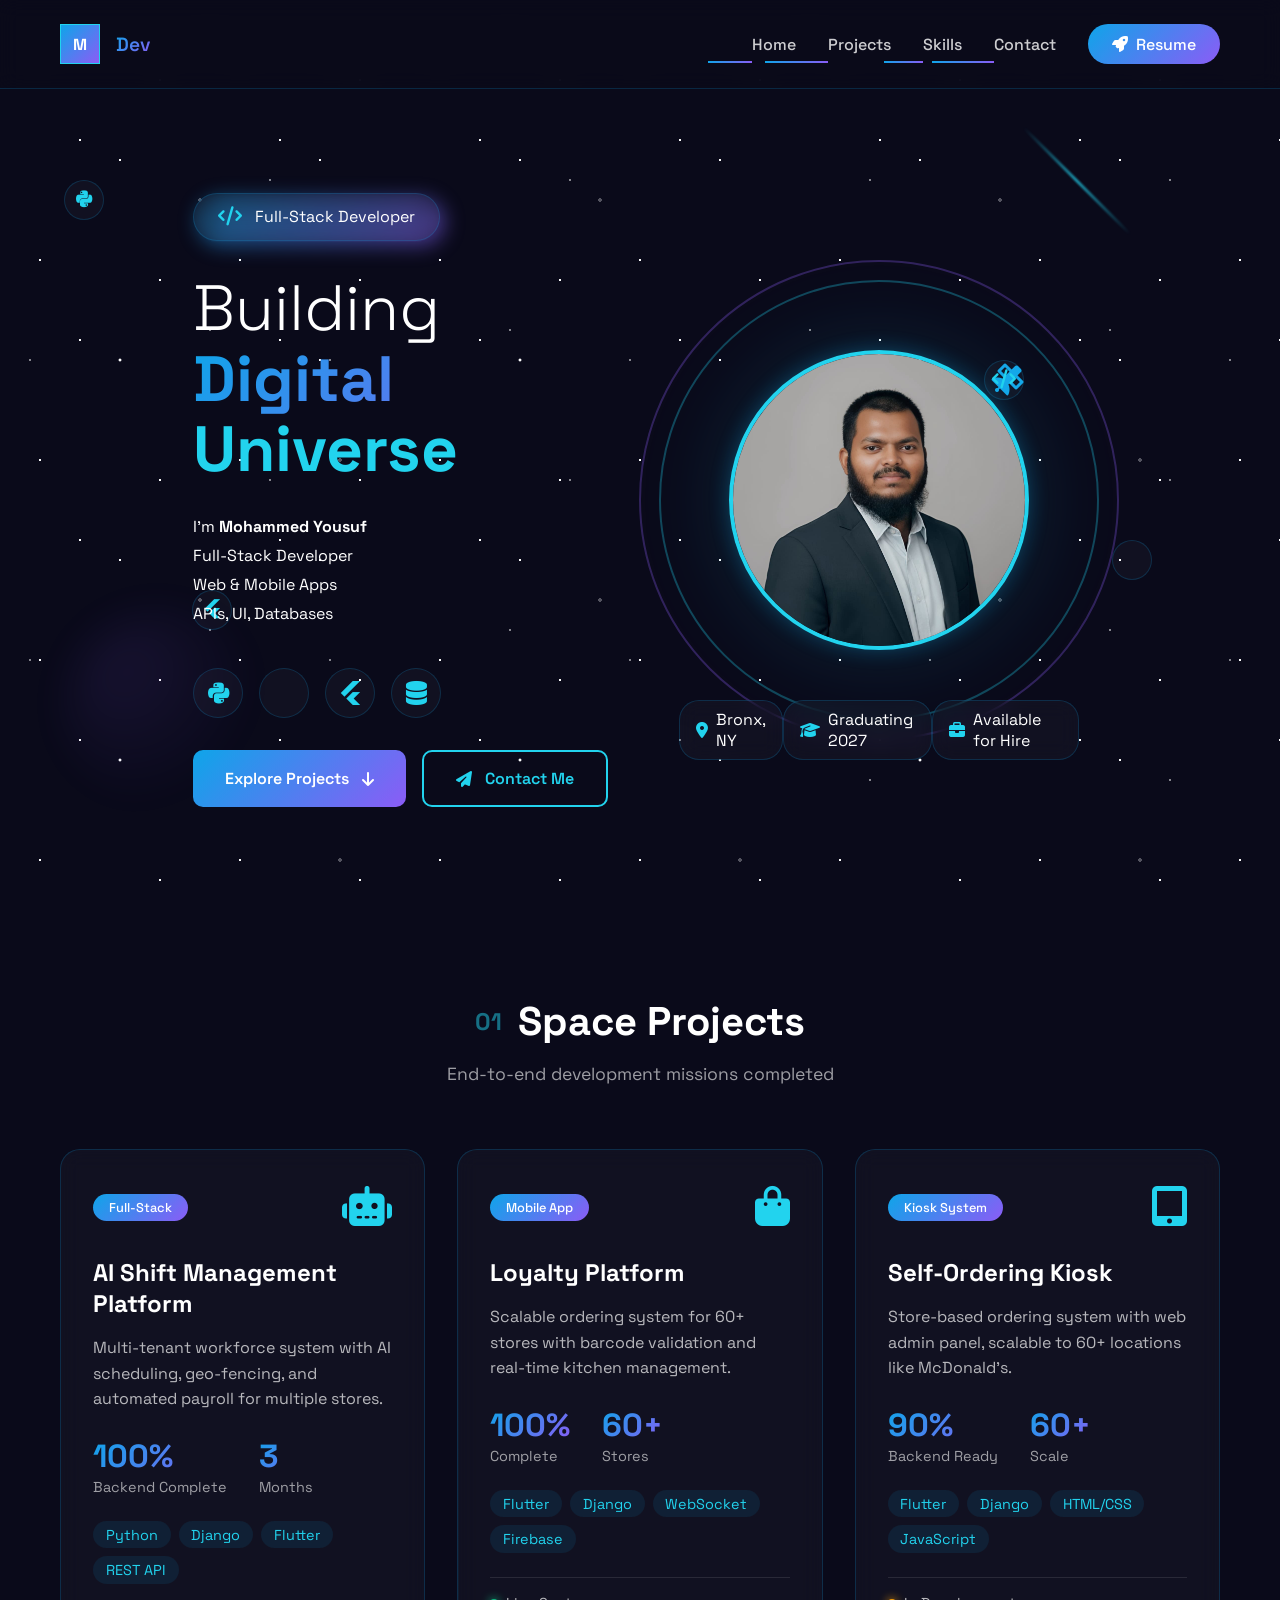
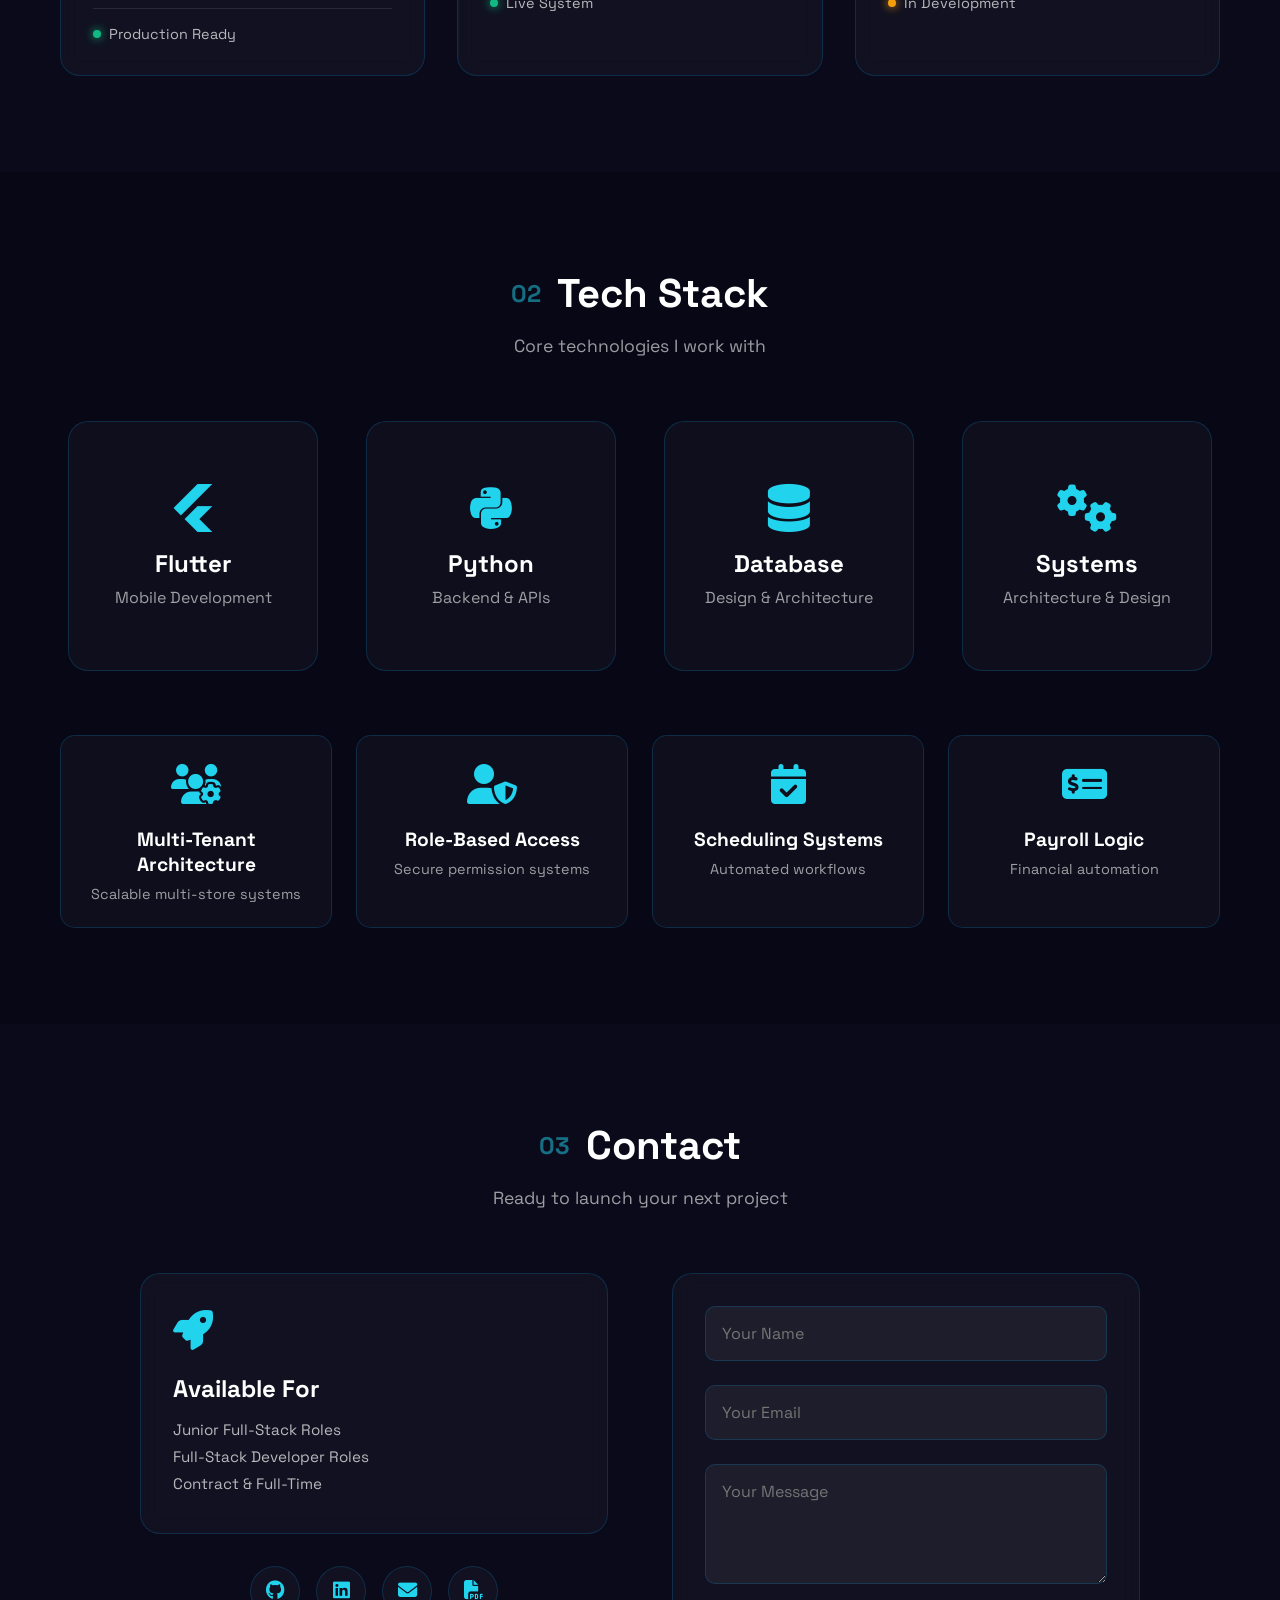
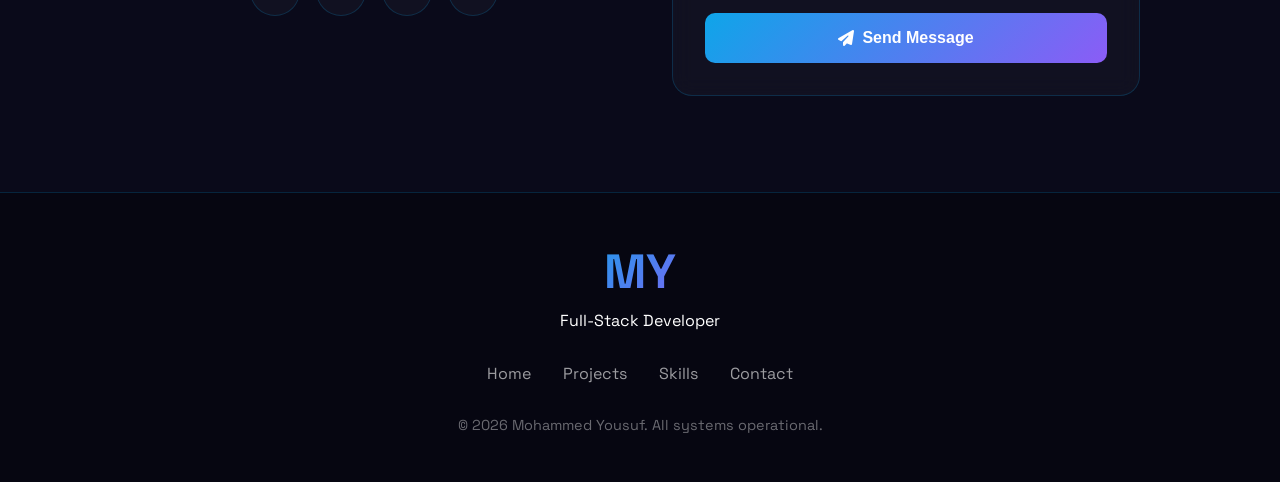
==== index.html @ b5478177 "Initial commit: portfolio" ====
<!doctype html>
<html lang="en">
  <head>
    <meta charset="UTF-8" />
    <meta name="viewport" content="width=device-width, initial-scale=1.0" />
    <title>Mohammed Yousuf | Full-Stack Developer</title>
    <link rel="stylesheet" href="styles/main.css" />
    <link
      rel="stylesheet"
      href="https://cdnjs.cloudflare.com/ajax/libs/font-awesome/6.4.0/css/all.min.css"
    />
    <link
      href="https://fonts.googleapis.com/css2?family=Poppins:wght@300;400;500;600;700;800&family=Space+Grotesk:wght@300;400;500;600&display=swap"
      rel="stylesheet"
    />
  </head>
  <body>
    <!-- 3D Space Background -->
    <div class="space-bg">
      <div class="stars"></div>
      <div class="stars2"></div>
      <div class="stars3"></div>
      <div class="comet"></div>
      <div class="planet"></div>
      <div class="space-satellite">
        <i class="fas fa-satellite"></i>
      </div>
    </div>

    <!-- Navigation -->
    <nav class="nav-3d">
      <div class="container">
        <div class="nav-logo">
          <div class="cube">
            <div class="front">M</div>
            <div class="back">Y</div>
            <div class="top"></div>
            <div class="bottom"></div>
            <div class="left"></div>
            <div class="right"></div>
          </div>
          <span>Dev</span>
        </div>

        <div class="nav-menu-btn">
          <div class="menu-line"></div>
          <div class="menu-line"></div>
          <div class="menu-line"></div>
        </div>

        <ul class="nav-links">
          <li>
            <a href="#home" class="nav-link"
              ><span class="link-text">Home</span></a
            >
          </li>
          <li>
            <a href="#projects" class="nav-link"
              ><span class="link-text">Projects</span></a
            >
          </li>
          <li>
            <a href="#skills" class="nav-link"
              ><span class="link-text">Skills</span></a
            >
          </li>
          <li>
            <a href="#contact" class="nav-link"
              ><span class="link-text">Contact</span></a
            >
          </li>
          <li>
            <a href="assets/resume.pdf" class="btn-resume" target="_blank">
              <i class="fas fa-rocket"></i>
              <span>Resume</span>
            </a>
          </li>
        </ul>
      </div>
    </nav>

    <!-- Hero Section -->
    <section id="home" class="hero-3d">
      <div class="container">
        <div class="hero-content">
          <!-- Left Side Text -->
          <div class="hero-text">
            <div class="badge-3d">
              <div class="badge-content">
                <i class="fas fa-code"></i>
                <span>Full-Stack Developer</span>
              </div>
              <div class="badge-shadow"></div>
            </div>

            <h1 class="hero-title">
              <span class="title-line">Building</span>
              <span class="title-gradient">Digital</span>
              <span class="title-accent">Universe</span>
            </h1>

            <div class="typewriter-container">
              <p class="typewriter-text">
                <span class="text-line"
                  >I'm <strong>Mohammed Yousuf</strong></span
                >
                <span class="text-line">Full-Stack Developer</span>
                <span class="text-line">Web & Mobile Apps</span>
                <span class="text-line">APIs, UI, Databases</span>
              </p>
            </div>

            <div class="tech-badges">
              <div class="tech-badge" data-tooltip="Python">
                <i class="fab fa-python"></i>
              </div>
              <div class="tech-badge" data-tooltip="Django">
                <i class="fab fa-django"></i>
              </div>
              <div class="tech-badge" data-tooltip="Flutter">
                <i class="fab fa-flutter"></i>
              </div>
              <div class="tech-badge" data-tooltip="Database">
                <i class="fas fa-database"></i>
              </div>
            </div>

            <div class="hero-buttons">
              <a href="#projects" class="btn-3d btn-primary">
                <span>Explore Projects</span>
                <i class="fas fa-arrow-down"></i>
              </a>
              <a href="#contact" class="btn-3d btn-secondary">
                <i class="fas fa-paper-plane"></i>
                <span>Contact Me</span>
              </a>
            </div>
          </div>

          <!-- Right Side 3D Profile -->
          <div class="hero-profile">
            <div class="profile-orb">
              <div class="orb-glow"></div>
              <div class="orb-ring"></div>
              <div class="orb-ring ring2"></div>
              <div class="profile-image">
                <img
                  src="assets/project-images/my pic.jpg.jpeg"
                  alt="Mohammed Yousuf"
                />
              </div>
              <div class="orb-data">
                <div class="data-point">
                  <i class="fas fa-map-marker-alt"></i>
                  <span>Bronx, NY</span>
                </div>
                <div class="data-point">
                  <i class="fas fa-graduation-cap"></i>
                  <span>Graduating 2027</span>
                </div>
                <div class="data-point">
                  <i class="fas fa-briefcase"></i>
                  <span>Available for Hire</span>
                </div>
              </div>
            </div>
          </div>
        </div>
      </div>
    </section>

    <!-- Projects Section -->
    <section id="projects" class="projects-3d">
      <div class="container">
        <div class="section-header">
          <h2 class="section-title-3d">
            <span class="title-number">01</span>
            <span class="title-text">Space Projects</span>
          </h2>
          <p class="section-subtitle">
            End-to-end development missions completed
          </p>
        </div>

        <div class="projects-grid">
          <!-- Project 1 -->
          <div class="project-card-3d">
            <div class="project-header">
              <div class="project-tag">Full-Stack</div>
              <div class="project-icon">
                <i class="fas fa-robot"></i>
              </div>
            </div>
            <div class="project-body">
              <h3>AI Shift Management Platform</h3>
              <p class="project-desc">
                Multi-tenant workforce system with AI scheduling, geo-fencing,
                and automated payroll for multiple stores.
              </p>
              <div class="project-stats">
                <div class="stat">
                  <span class="stat-value">100%</span>
                  <span class="stat-label">Backend Complete</span>
                </div>
                <div class="stat">
                  <span class="stat-value">3</span>
                  <span class="stat-label">Months</span>
                </div>
              </div>
              <div class="project-tech">
                <span>Python</span>
                <span>Django</span>
                <span>Flutter</span>
                <span>REST API</span>
              </div>
            </div>
            <div class="project-footer">
              <span class="status-indicator active"></span>
              <span class="status-text">Production Ready</span>
            </div>
          </div>

          <!-- Project 2 -->
          <div class="project-card-3d">
            <div class="project-header">
              <div class="project-tag">Mobile App</div>
              <div class="project-icon">
                <i class="fas fa-shopping-bag"></i>
              </div>
            </div>
            <div class="project-body">
              <h3>Loyalty Platform</h3>
              <p class="project-desc">
                Scalable ordering system for 60+ stores with barcode validation
                and real-time kitchen management.
              </p>
              <div class="project-stats">
                <div class="stat">
                  <span class="stat-value">100%</span>
                  <span class="stat-label">Complete</span>
                </div>
                <div class="stat">
                  <span class="stat-value">60+</span>
                  <span class="stat-label">Stores</span>
                </div>
              </div>
              <div class="project-tech">
                <span>Flutter</span>
                <span>Django</span>
                <span>WebSocket</span>
                <span>Firebase</span>
              </div>
            </div>
            <div class="project-footer">
              <span class="status-indicator active"></span>
              <span class="status-text">Live System</span>
            </div>
          </div>

          <!-- Project 3 -->
          <div class="project-card-3d">
            <div class="project-header">
              <div class="project-tag">Kiosk System</div>
              <div class="project-icon">
                <i class="fas fa-tablet-alt"></i>
              </div>
            </div>
            <div class="project-body">
              <h3>Self-Ordering Kiosk</h3>
              <p class="project-desc">
                Store-based ordering system with web admin panel, scalable to
                60+ locations like McDonald's.
              </p>
              <div class="project-stats">
                <div class="stat">
                  <span class="stat-value">90%</span>
                  <span class="stat-label">Backend Ready</span>
                </div>
                <div class="stat">
                  <span class="stat-value">60+</span>
                  <span class="stat-label">Scale</span>
                </div>
              </div>
              <div class="project-tech">
                <span>Flutter</span>
                <span>Django</span>
                <span>HTML/CSS</span>
                <span>JavaScript</span>
              </div>
            </div>
            <div class="project-footer">
              <span class="status-indicator building"></span>
              <span class="status-text">In Development</span>
            </div>
          </div>
        </div>
      </div>
    </section>

    <!-- Skills Section -->
    <section id="skills" class="skills-3d">
      <div class="container">
        <div class="section-header">
          <h2 class="section-title-3d">
            <span class="title-number">02</span>
            <span class="title-text">Tech Stack</span>
          </h2>
          <p class="section-subtitle">Core technologies I work with</p>
        </div>

        <div class="skills-matrix">
          <!-- Frontend Skills -->
          <div class="skill-cube">
            <div class="cube-face front">
              <div class="face-content">
                <i class="fab fa-flutter"></i>
                <h3>Flutter</h3>
                <p>Mobile Development</p>
              </div>
            </div>
            <div class="cube-face back">
              <div class="face-content">
                <div class="skill-meter">
                  <div class="meter-fill" data-level="90"></div>
                </div>
                <span class="skill-percent">90%</span>
              </div>
            </div>
          </div>

          <!-- Backend Skills -->
          <div class="skill-cube">
            <div class="cube-face front">
              <div class="face-content">
                <i class="fab fa-python"></i>
                <h3>Python</h3>
                <p>Backend & APIs</p>
              </div>
            </div>
            <div class="cube-face back">
              <div class="face-content">
                <div class="skill-meter">
                  <div class="meter-fill" data-level="92"></div>
                </div>
                <span class="skill-percent">92%</span>
              </div>
            </div>
          </div>

          <!-- Database Skills -->
          <div class="skill-cube">
            <div class="cube-face front">
              <div class="face-content">
                <i class="fas fa-database"></i>
                <h3>Database</h3>
                <p>Design & Architecture</p>
              </div>
            </div>
            <div class="cube-face back">
              <div class="face-content">
                <div class="skill-meter">
                  <div class="meter-fill" data-level="85"></div>
                </div>
                <span class="skill-percent">85%</span>
              </div>
            </div>
          </div>

          <!-- Systems Skills -->
          <div class="skill-cube">
            <div class="cube-face front">
              <div class="face-content">
                <i class="fas fa-cogs"></i>
                <h3>Systems</h3>
                <p>Architecture & Design</p>
              </div>
            </div>
            <div class="cube-face back">
              <div class="face-content">
                <div class="skill-meter">
                  <div class="meter-fill" data-level="88"></div>
                </div>
                <span class="skill-percent">88%</span>
              </div>
            </div>
          </div>
        </div>

        <!-- Systems Expertise -->
        <div class="systems-grid">
          <div class="system-item">
            <div class="system-icon">
              <i class="fas fa-users-cog"></i>
            </div>
            <h4>Multi-Tenant Architecture</h4>
            <p>Scalable multi-store systems</p>
          </div>
          <div class="system-item">
            <div class="system-icon">
              <i class="fas fa-user-shield"></i>
            </div>
            <h4>Role-Based Access</h4>
            <p>Secure permission systems</p>
          </div>
          <div class="system-item">
            <div class="system-icon">
              <i class="fas fa-calendar-check"></i>
            </div>
            <h4>Scheduling Systems</h4>
            <p>Automated workflows</p>
          </div>
          <div class="system-item">
            <div class="system-icon">
              <i class="fas fa-money-check-alt"></i>
            </div>
            <h4>Payroll Logic</h4>
            <p>Financial automation</p>
          </div>
        </div>
      </div>
    </section>

    <!-- Contact Section -->
    <section id="contact" class="contact-3d">
      <div class="container">
        <div class="section-header">
          <h2 class="section-title-3d">
            <span class="title-number">03</span>
            <span class="title-text">Contact</span>
          </h2>
          <p class="section-subtitle">Ready to launch your next project</p>
        </div>

        <div class="contact-grid">
          <div class="contact-info">
            <div class="contact-card">
              <div class="card-icon">
                <i class="fas fa-rocket"></i>
              </div>
              <h3>Available For</h3>
              <p>Junior Full-Stack Roles</p>
              <p>Full-Stack Developer Roles</p>
              <p>Contract & Full-Time</p>
            </div>

            <div class="contact-social">
              <a
                href="https://github.com/ArkTechCore"
                class="social-btn"
                target="_blank"
                rel="noopener"
                aria-label="GitHub"
                title="GitHub"
                ><i class="fab fa-github"></i
                ><span class="sr-only">GitHub</span></a
              >
              <a
                href="https://www.linkedin.com/in/yousuf-mohammed-a06436345?utm_source=share&utm_campaign=share_via&utm_content=profile&utm_medium=android_app"
                class="social-btn"
                target="_blank"
                rel="noopener"
                aria-label="LinkedIn"
                title="LinkedIn"
                ><i class="fab fa-linkedin"></i
                ><span class="sr-only">LinkedIn</span></a
              >
              <a href="#" class="social-btn">
                <i class="fas fa-envelope"></i>
              </a>
              <a href="assets/resume.pdf" class="social-btn" target="_blank">
                <i class="fas fa-file-pdf"></i>
              </a>
            </div>
          </div>

          <div class="contact-form">
            <form id="contactForm">
              <div class="form-group">
                <input type="text" placeholder="Your Name" required />
                <div class="input-glow"></div>
              </div>
              <div class="form-group">
                <input type="email" placeholder="Your Email" required />
                <div class="input-glow"></div>
              </div>
              <div class="form-group">
                <textarea
                  placeholder="Your Message"
                  rows="4"
                  required
                ></textarea>
                <div class="input-glow"></div>
              </div>
              <button type="submit" class="btn-submit">
                <i class="fas fa-paper-plane"></i>
                Send Message
              </button>
            </form>
          </div>
        </div>
      </div>
    </section>

    <!-- Footer -->
    <footer class="footer-3d">
      <div class="container">
        <div class="footer-content">
          <div class="footer-logo">
            <div class="logo-3d">MY</div>
            <p>Full-Stack Developer</p>
          </div>

          <div class="footer-links">
            <a href="#home">Home</a>
            <a href="#projects">Projects</a>
            <a href="#skills">Skills</a>
            <a href="#contact">Contact</a>
          </div>

          <div class="footer-copy">
            <p>&copy; 2024 Mohammed Yousuf. All systems operational.</p>
          </div>
        </div>
      </div>
    </footer>

    <!-- Back to Top -->
    <button class="back-to-top">
      <i class="fas fa-arrow-up"></i>
    </button>

    <!-- Floating Elements -->
    <div class="floating-elements">
      <div class="float-el el1"><i class="fab fa-python"></i></div>
      <div class="float-el el2"><i class="fab fa-django"></i></div>
      <div class="float-el el3"><i class="fab fa-flutter"></i></div>
      <div class="float-el el4"><i class="fas fa-code"></i></div>
    </div>

    <script src="scripts/main.js"></script>
  </body>
</html>
---- styles/main.css ----
/* Reset & Base */
* {
    margin: 0;
    padding: 0;
    box-sizing: border-box;
}

:root {
    --space-dark: #0a0a1a;
    --space-darker: #050510;
    --space-blue: #0ea5e9;
    --space-purple: #8b5cf6;
    --space-cyan: #22d3ee;
    --space-pink: #ec4899;
    --space-gradient: linear-gradient(135deg, #0ea5e9, #8b5cf6);
    --space-glow: 0 0 20px rgba(14, 165, 233, 0.3);
    --card-bg: rgba(255, 255, 255, 0.03);
    --card-border: rgba(14, 165, 233, 0.2);
}

body {

    font-family: 'Space Grotesk', sans-serif;
    background: var(--space-dark);
    color: white;
    overflow-x: hidden;
    min-height: 100vh;
}

.container {
    max-width: 1200px;
    margin: 0 auto;
    padding: 0 20px;
    position: relative;
    z-index: 10;
}

/* Space Background */
.space-bg {
    position: fixed;
    top: 0;
    left: 0;
    width: 100%;
    height: 100%;
    z-index: -1;
    overflow: hidden;
}

.stars, .stars2, .stars3 {
    position: absolute;
    top: 0;
    left: 0;
    width: 100%;
    height: 100%;
    background: transparent;
}

.stars { 
    animation: twinkle 5s infinite;
    background-image: 
        radial-gradient(1px 1px at 20% 30%, white 1px, transparent 0),
        radial-gradient(1px 1px at 40% 70%, white 1px, transparent 0),
        radial-gradient(1px 1px at 80% 40%, white 1px, transparent 0),
        radial-gradient(1px 1px at 60% 80%, white 1px, transparent 0);
    background-size: 200px 200px;
}

.stars2 { 
    animation: twinkle 7s infinite reverse;
    background-image: 
        radial-gradient(1px 1px at 10% 20%, white 1px, transparent 0),
        radial-gradient(1px 1px at 90% 60%, white 1px, transparent 0),
        radial-gradient(1px 1px at 70% 10%, white 1px, transparent 0);
    background-size: 300px 300px;
    opacity: 0.5;
}

.stars3 { 
    animation: twinkle 10s infinite;
    background-image: 
        radial-gradient(2px 2px at 50% 50%, white 2px, transparent 0),
        radial-gradient(2px 2px at 30% 90%, white 2px, transparent 0),
        radial-gradient(2px 2px at 85% 15%, white 2px, transparent 0);
    background-size: 400px 400px;
    opacity: 0.3;
}

.comet {
    position: absolute;
    top: 20%;
    right: 10%;
    width: 150px;
    height: 2px;
    background: linear-gradient(90deg, transparent, var(--space-cyan), transparent);
    transform: rotate(45deg);
    filter: blur(1px);
    animation: comet 20s linear infinite;
}

.planet {
    position: absolute;
    bottom: 10%;
    left: 5%;
    width: 200px;
    height: 200px;
    background: radial-gradient(circle at 30% 30%, var(--space-purple), transparent 70%);
    border-radius: 50%;
    filter: blur(20px);
    opacity: 0.1;
    animation: planetFloat 30s ease-in-out infinite;
}

.space-satellite {
    position: absolute;
    top: 40%;
    right: 20%;
    font-size: 2rem;
    color: var(--space-blue);
    animation: satellite 25s linear infinite;
}

/* Navigation */
.nav-3d {
    position: fixed;
    top: 0;
    left: 0;
    width: 100%;
    padding: 1.5rem 0;
    background: rgba(10, 10, 26, 0.9);
    backdrop-filter: blur(10px);
    border-bottom: 1px solid var(--card-border);
    z-index: 1000;
}

.nav-3d .container {
    display: flex;
    justify-content: space-between;
    align-items: center;
}

.nav-logo {
    display: flex;
    align-items: center;
    gap: 1rem;
}

.cube {
    width: 40px;
    height: 40px;
    position: relative;
    transform-style: preserve-3d;
    animation: cubeRotate 10s linear infinite;
}

.cube div {
    position: absolute;
    width: 40px;
    height: 40px;
    background: var(--space-gradient);
    border: 1px solid var(--space-cyan);
    display: flex;
    align-items: center;
    justify-content: center;
    font-weight: bold;
}

.cube .front { transform: translateZ(20px); }
.cube .back { transform: rotateY(180deg) translateZ(20px); }
.cube .right { transform: rotateY(90deg) translateZ(20px); }
.cube .left { transform: rotateY(-90deg) translateZ(20px); }
.cube .top { transform: rotateX(90deg) translateZ(20px); }
.cube .bottom { transform: rotateX(-90deg) translateZ(20px); }

.nav-logo span {
    font-size: 1.2rem;
    font-weight: 600;
    background: var(--space-gradient);
    -webkit-background-clip: text;
    -webkit-text-fill-color: transparent;
}

.nav-menu-btn {
    display: none;
    flex-direction: column;
    gap: 4px;
    cursor: pointer;
}

.menu-line {
    width: 25px;
    height: 2px;
    background: var(--space-blue);
    transition: 0.3s;
}

.nav-links {
    display: flex;
    list-style: none;
    gap: 2rem;
    align-items: center;
}

.nav-link {
    position: relative;
    text-decoration: none;
    color: rgba(255, 255, 255, 0.8);
    font-weight: 500;
    padding: 0.5rem 0;
    overflow: hidden;
}

.link-text {
    position: relative;
    z-index: 1;
}

.nav-link::before {
    content: '';
    position: absolute;
    bottom: 0;
    left: -100%;
    width: 100%;
    height: 2px;
    background: var(--space-gradient);
    transition: 0.3s;
}

.nav-link:hover::before {
    left: 0;
}

.nav-link:hover .link-text {
    color: var(--space-cyan);
}

.btn-resume {
    display: flex;
    align-items: center;
    gap: 0.5rem;
    padding: 0.6rem 1.5rem;
    background: var(--space-gradient);
    color: white;
    text-decoration: none;
    border-radius: 25px;
    font-weight: 500;
    transition: transform 0.3s;
}

.btn-resume:hover {
    transform: translateY(-2px);
    box-shadow: var(--space-glow);
}

/* Hero Section */
.hero-3d {
    min-height: 100vh;
    display: flex;
    align-items: center;
    padding-top: 100px;
}

.hero-content {
    display: grid;
    grid-template-columns: 1fr 1fr;
    gap: 4rem;
    align-items: center;
}

/* Hero Text */
.hero-text {
    max-width: 600px;
}

.badge-3d {
    position: relative;
    display: inline-block;
    margin-bottom: 2rem;
}

.badge-content {
    position: relative;
    z-index: 2;
    display: inline-flex;
    align-items: center;
    gap: 0.8rem;
    background: var(--card-bg);
    border: 1px solid var(--card-border);
    padding: 0.8rem 1.5rem;
    border-radius: 30px;
    backdrop-filter: blur(10px);
}

.badge-content i {
    color: var(--space-cyan);
    font-size: 1.2rem;
}

.badge-shadow {
    position: absolute;
    top: 5px;
    left: 5px;
    width: 100%;
    height: 100%;
    background: var(--space-gradient);
    border-radius: 30px;
    filter: blur(10px);
    opacity: 0.5;
    z-index: 1;
}

.hero-title {
    font-size: 4rem;
    line-height: 1.1;
    margin-bottom: 1.5rem;
}

.title-line {
    display: block;
    color: white;
    font-weight: 300;
}

.title-gradient {
    display: block;
    background: var(--space-gradient);
    -webkit-background-clip: text;
    -webkit-text-fill-color: transparent;
    font-weight: 700;
}

.title-accent {
    display: block;
    color: var(--space-cyan);
    font-weight: 700;
}

.typewriter-container {
    margin: 2rem 0;
    min-height: 120px;
}

.typewriter-text {
    display: flex;
    flex-direction: column;
    gap: 0.5rem;
}

.text-line {
    opacity: 0;
    transform: translateY(20px);
    animation: typeIn 0.5s forwards;
}

.text-line:nth-child(1) { animation-delay: 0.3s; }
.text-line:nth-child(2) { animation-delay: 0.8s; }
.text-line:nth-child(3) { animation-delay: 1.3s; }
.text-line:nth-child(4) { animation-delay: 1.8s; }

.tech-badges {
    display: flex;
    gap: 1rem;
    margin: 2rem 0;
}

.tech-badge {
    width: 50px;
    height: 50px;
    background: var(--card-bg);
    border: 1px solid var(--card-border);
    border-radius: 50%;
    display: flex;
    align-items: center;
    justify-content: center;
    font-size: 1.5rem;
    color: var(--space-cyan);
    position: relative;
    cursor: pointer;
    transition: all 0.3s;
}

.tech-badge:hover {
    transform: translateY(-5px);
    box-shadow: var(--space-glow);
    color: white;
}

.tech-badge::after {
    content: attr(data-tooltip);
    position: absolute;
    bottom: -40px;
    left: 50%;
    transform: translateX(-50%);
    background: rgba(0, 0, 0, 0.8);
    color: white;
    padding: 0.5rem 1rem;
    border-radius: 5px;
    font-size: 0.8rem;
    opacity: 0;
    transition: opacity 0.3s;
    white-space: nowrap;
}

.tech-badge:hover::after {
    opacity: 1;
}

.hero-buttons {
    display: flex;
    gap: 1rem;
    margin-top: 2rem;
}

.btn-3d {
    display: flex;
    align-items: center;
    gap: 0.8rem;
    padding: 1rem 2rem;
    border: none;
    border-radius: 10px;
    font-size: 1rem;
    font-weight: 600;
    cursor: pointer;
    text-decoration: none;
    transition: all 0.3s;
    position: relative;
    overflow: hidden;
}

.btn-3d::before {
    content: '';
    position: absolute;
    top: 0;
    left: -100%;
    width: 100%;
    height: 100%;
    background: linear-gradient(90deg, transparent, rgba(255, 255, 255, 0.2), transparent);
    transition: 0.5s;
}

.btn-3d:hover::before {
    left: 100%;
}

.btn-primary {
    background: var(--space-gradient);
    color: white;
}

.btn-primary:hover {
    transform: translateY(-3px);
    box-shadow: var(--space-glow);
}

.btn-secondary {
    background: transparent;
    color: var(--space-cyan);
    border: 2px solid var(--space-cyan);
}

.btn-secondary:hover {
    background: var(--space-cyan);
    color: white;
    transform: translateY(-3px);
}

/* Hero Profile */
.hero-profile {
    display: flex;
    justify-content: center;
}

.profile-orb {
    position: relative;
    width: 400px;
    height: 400px;
}

.orb-glow {
    position: absolute;
    top: 50%;
    left: 50%;
    transform: translate(-50%, -50%);
    width: 100%;
    height: 100%;
    background: radial-gradient(circle, var(--space-cyan), transparent 70%);
    filter: blur(40px);
    opacity: 0.3;
    animation: pulseGlow 4s ease-in-out infinite;
}

.orb-ring {
    position: absolute;
    top: 50%;
    left: 50%;
    transform: translate(-50%, -50%);
    width: 110%;
    height: 110%;
    border: 2px solid var(--space-cyan);
    border-radius: 50%;
    opacity: 0.3;
    animation: rotateRing 20s linear infinite;
}

.ring2 {
    width: 120%;
    height: 120%;
    animation-direction: reverse;
    animation-duration: 25s;
    border-color: var(--space-purple);
}

.profile-image {
    position: absolute;
    top: 50%;
    left: 50%;
    transform: translate(-50%, -50%);
    width: 300px;
    height: 300px;
    border-radius: 50%;
    overflow: hidden;
    border: 4px solid var(--space-cyan);
    box-shadow: var(--space-glow);
}

.profile-image img {
    width: 100%;
    height: 100%;
    object-fit: cover;
}

.orb-data {
    position: absolute;
    bottom: -60px;
    left: 0;
    right: 0;
    display: flex;
    justify-content: space-around;
}

.data-point {
    display: flex;
    align-items: center;
    gap: 0.5rem;
    background: var(--card-bg);
    padding: 0.5rem 1rem;
    border-radius: 20px;
    border: 1px solid var(--card-border);
    backdrop-filter: blur(10px);
}

.data-point i {
    color: var(--space-cyan);
}

/* Projects Section */
.projects-3d {
    padding: 6rem 0;
    position: relative;
}

.section-header {
    text-align: center;
    margin-bottom: 4rem;
}

.section-title-3d {
    font-size: 2.5rem;
    margin-bottom: 1rem;
    display: flex;
    align-items: center;
    justify-content: center;
    gap: 1rem;
}

.title-number {
    color: var(--space-cyan);
    font-size: 1.5rem;
    opacity: 0.5;
}

.section-subtitle {
    color: rgba(255, 255, 255, 0.6);
    font-size: 1.1rem;
}

.projects-grid {
    display: grid;
    grid-template-columns: repeat(auto-fit, minmax(350px, 1fr));
    gap: 2rem;
    margin-top: 3rem;
}

.project-card-3d {
    background: var(--card-bg);
    border: 1px solid var(--card-border);
    border-radius: 20px;
    padding: 2rem;
    position: relative;
    overflow: hidden;
    transition: all 0.3s;
    backdrop-filter: blur(10px);
}

.project-card-3d::before {
    content: '';
    position: absolute;
    top: 0;
    left: 0;
    width: 100%;
    height: 100%;
    background: linear-gradient(45deg, transparent, rgba(14, 165, 233, 0.1), transparent);
    transform: translateX(-100%);
    transition: transform 0.6s;
}

.project-card-3d:hover::before {
    transform: translateX(100%);
}

.project-card-3d:hover {
    transform: translateY(-10px);
    border-color: var(--space-cyan);
    box-shadow: var(--space-glow);
}

.project-header {
    display: flex;
    justify-content: space-between;
    align-items: center;
    margin-bottom: 1.5rem;
}

.project-tag {
    background: var(--space-gradient);
    color: white;
    padding: 0.3rem 1rem;
    border-radius: 15px;
    font-size: 0.8rem;
    font-weight: 500;
}

.project-icon {
    font-size: 2.5rem;
    color: var(--space-cyan);
}

.project-body h3 {
    font-size: 1.5rem;
    margin-bottom: 1rem;
}

.project-desc {
    color: rgba(255, 255, 255, 0.7);
    margin-bottom: 1.5rem;
    line-height: 1.6;
}

.project-stats {
    display: flex;
    gap: 2rem;
    margin: 1.5rem 0;
}

.stat-value {
    display: block;
    font-size: 2rem;
    font-weight: 700;
    background: var(--space-gradient);
    -webkit-background-clip: text;
    -webkit-text-fill-color: transparent;
}

.stat-label {
    font-size: 0.9rem;
    color: rgba(255, 255, 255, 0.6);
}

.project-tech {
    display: flex;
    flex-wrap: wrap;
    gap: 0.5rem;
    margin: 1.5rem 0;
}

.project-tech span {
    background: rgba(14, 165, 233, 0.1);
    color: var(--space-cyan);
    padding: 0.3rem 0.8rem;
    border-radius: 15px;
    font-size: 0.9rem;
}

.project-footer {
    display: flex;
    align-items: center;
    gap: 0.5rem;
    padding-top: 1rem;
    border-top: 1px solid rgba(255, 255, 255, 0.1);
}

.status-indicator {
    width: 8px;
    height: 8px;
    border-radius: 50%;
}

.status-indicator.active {
    background: #10b981;
    box-shadow: 0 0 10px #10b981;
    animation: pulse 2s infinite;
}

.status-indicator.building {
    background: #f59e0b;
    box-shadow: 0 0 10px #f59e0b;
    animation: pulse 2s infinite;
}

.status-text {
    font-size: 0.9rem;
    color: rgba(255, 255, 255, 0.7);
}

/* Skills Section */
.skills-3d {
    padding: 6rem 0;
    background: rgba(5, 5, 16, 0.5);
}

.skills-matrix {
    display: grid;
    grid-template-columns: repeat(auto-fit, minmax(250px, 1fr));
    gap: 2rem;
    margin: 3rem 0;
}

.skill-cube {
    width: 250px;
    height: 250px;
    position: relative;
    transform-style: preserve-3d;
    margin: 0 auto;
    transition: transform 0.5s;
    cursor: pointer;
}

.skill-cube:hover {
    transform: rotateY(180deg);
}

.cube-face {
    position: absolute;
    width: 100%;
    height: 100%;
    background: var(--card-bg);
    border: 1px solid var(--card-border);
    border-radius: 20px;
    backface-visibility: hidden;
    display: flex;
    flex-direction: column;
    align-items: center;
    justify-content: center;
    padding: 2rem;
}

.cube-face.front {
    transform: translateZ(125px);
}

.cube-face.back {
    transform: rotateY(180deg) translateZ(125px);
}

.face-content {
    text-align: center;
}

.face-content i {
    font-size: 3rem;
    color: var(--space-cyan);
    margin-bottom: 1rem;
}

.face-content h3 {
    font-size: 1.5rem;
    margin-bottom: 0.5rem;
}

.face-content p {
    color: rgba(255, 255, 255, 0.6);
}

.skill-meter {
    width: 100%;
    height: 10px;
    background: rgba(255, 255, 255, 0.1);
    border-radius: 5px;
    overflow: hidden;
    margin: 1.5rem 0;
}

.meter-fill {
    height: 100%;
    background: var(--space-gradient);
    border-radius: 5px;
    width: 0;
    transition: width 1.5s ease-out;
}

.skill-percent {
    font-size: 2rem;
    font-weight: 700;
    background: var(--space-gradient);
    -webkit-background-clip: text;
    -webkit-text-fill-color: transparent;
}

.systems-grid {
    display: grid;
    grid-template-columns: repeat(auto-fit, minmax(250px, 1fr));
    gap: 1.5rem;
    margin-top: 4rem;
}

.system-item {
    background: var(--card-bg);
    border: 1px solid var(--card-border);
    border-radius: 15px;
    padding: 1.5rem;
    text-align: center;
    transition: all 0.3s;
}

.system-item:hover {
    transform: translateY(-5px);
    border-color: var(--space-cyan);
    box-shadow: var(--space-glow);
}

.system-icon {
    font-size: 2.5rem;
    color: var(--space-cyan);
    margin-bottom: 1rem;
}

.system-item h4 {
    font-size: 1.2rem;
    margin-bottom: 0.5rem;
}

.system-item p {
    color: rgba(255, 255, 255, 0.6);
    font-size: 0.9rem;
}

/* Contact Section */
.contact-3d {
    padding: 6rem 0;
}

.contact-grid {
    display: grid;
    grid-template-columns: repeat(auto-fit, minmax(400px, 1fr));
    gap: 4rem;
    max-width: 1000px;
    margin: 0 auto;
}

.contact-info {
    display: flex;
    flex-direction: column;
    gap: 2rem;
}

.contact-card {
    background: var(--card-bg);
    border: 1px solid var(--card-border);
    border-radius: 20px;
    padding: 2rem;
    backdrop-filter: blur(10px);
}

.card-icon {
    font-size: 2.5rem;
    color: var(--space-cyan);
    margin-bottom: 1rem;
}

.contact-card h3 {
    font-size: 1.5rem;
    margin-bottom: 1rem;
}

.contact-card p {
    color: rgba(255, 255, 255, 0.7);
    margin-bottom: 0.5rem;
    font-size: 0.95rem;
}

.contact-social {
    display: flex;
    gap: 1rem;
    justify-content: center;
}

.social-btn {
    width: 50px;
    height: 50px;
    border-radius: 50%;
    background: var(--card-bg);
    border: 1px solid var(--card-border);
    display: flex;
    align-items: center;
    justify-content: center;
    color: var(--space-cyan);
    font-size: 1.2rem;
    text-decoration: none;
    transition: all 0.3s;
}

.social-btn:hover {
    background: var(--space-gradient);
    color: white;
    transform: translateY(-5px);
    border-color: transparent;
}

.contact-form {
    background: var(--card-bg);
    border: 1px solid var(--card-border);
    border-radius: 20px;
    padding: 2rem;
    backdrop-filter: blur(10px);
}

.form-group {
    margin-bottom: 1.5rem;
    position: relative;
}

.form-group input,
.form-group textarea {
    width: 100%;
    padding: 1rem;
    background: rgba(255, 255, 255, 0.05);
    border: 1px solid var(--card-border);
    border-radius: 10px;
    color: white;
    font-family: inherit;
    font-size: 1rem;
    transition: all 0.3s;
}

.form-group input:focus,
.form-group textarea:focus {
    outline: none;
    border-color: var(--space-cyan);
}

.form-group textarea {
    resize: vertical;
    min-height: 120px;
}

.input-glow {
    position: absolute;
    top: 0;
    left: 0;
    width: 100%;
    height: 100%;
    background: var(--space-gradient);
    border-radius: 10px;
    opacity: 0;
    transition: opacity 0.3s;
    z-index: -1;
    filter: blur(10px);
}

.form-group input:focus ~ .input-glow,
.form-group textarea:focus ~ .input-glow {
    opacity: 0.3;
}

.btn-submit {
    width: 100%;
    padding: 1rem;
    background: var(--space-gradient);
    color: white;
    border: none;
    border-radius: 10px;
    font-size: 1rem;
    font-weight: 600;
    cursor: pointer;
    display: flex;
    align-items: center;
    justify-content: center;
    gap: 0.5rem;
    transition: all 0.3s;
}

.btn-submit:hover {
    transform: translateY(-3px);
    box-shadow: var(--space-glow);
}

/* Footer */
.footer-3d {
    background: rgba(5, 5, 16, 0.8);
    padding: 3rem 0;
    border-top: 1px solid var(--card-border);
}

.footer-content {
    display: flex;
    flex-direction: column;
    align-items: center;
    gap: 2rem;
    text-align: center;
}

.logo-3d {
    font-size: 3rem;
    font-weight: 700;
    background: var(--space-gradient);
    -webkit-background-clip: text;
    -webkit-text-fill-color: transparent;
    margin-bottom: 0.5rem;
}

.footer-links {
    display: flex;
    gap: 2rem;
    flex-wrap: wrap;
    justify-content: center;
}

.footer-links a {
    color: rgba(255, 255, 255, 0.6);
    text-decoration: none;
    transition: color 0.3s;
}

.footer-links a:hover {
    color: var(--space-cyan);
}

.footer-copy {
    color: rgba(255, 255, 255, 0.4);
    font-size: 0.9rem;
}

/* Back to Top */
.back-to-top {
    position: fixed;
    bottom: 2rem;
    right: 2rem;
    width: 50px;
    height: 50px;
    background: var(--space-gradient);
    color: white;
    border: none;
    border-radius: 50%;
    cursor: pointer;
    display: flex;
    align-items: center;
    justify-content: center;
    font-size: 1.2rem;
    opacity: 0;
    visibility: hidden;
    transition: all 0.3s;
    z-index: 1000;
}

.back-to-top.visible {
    opacity: 1;
    visibility: visible;
}

.back-to-top:hover {
    transform: translateY(-5px);
    box-shadow: var(--space-glow);
}

/* Floating Elements */
.floating-elements {
    position: fixed;
    top: 0;
    left: 0;
    width: 100%;
    height: 100%;
    pointer-events: none;
    z-index: 1;
}

.float-el {
    position: absolute;
    width: 40px;
    height: 40px;
    background: var(--card-bg);
    border: 1px solid var(--card-border);
    border-radius: 50%;
    display: flex;
    align-items: center;
    justify-content: center;
    font-size: 1.2rem;
    color: var(--space-cyan);
    animation: floatElement 20s linear infinite;
}

.el1 { top: 20%; left: 5%; animation-delay: 0s; }
.el2 { top: 60%; right: 10%; animation-delay: 5s; }
.el3 { bottom: 30%; left: 15%; animation-delay: 10s; }
.el4 { top: 40%; right: 20%; animation-delay: 15s; }

/* Animations */
@keyframes twinkle {
    0%, 100% { opacity: 0.3; }
    50% { opacity: 1; }
}

@keyframes comet {
    0% { transform: translateX(100vw) translateY(-100vh) rotate(45deg); }
    100% { transform: translateX(-100vw) translateY(100vh) rotate(45deg); }
}

@keyframes planetFloat {
    0%, 100% { transform: translateY(0) rotate(0deg); }
    50% { transform: translateY(-20px) rotate(180deg); }
}

@keyframes satellite {
    0% { transform: rotate(0deg) translateX(150px) rotate(0deg); }
    100% { transform: rotate(360deg) translateX(150px) rotate(-360deg); }
}

@keyframes cubeRotate {
    0% { transform: rotateY(0deg); }
    100% { transform: rotateY(360deg); }
}

@keyframes pulseGlow {
    0%, 100% { opacity: 0.3; transform: translate(-50%, -50%) scale(1); }
    50% { opacity: 0.5; transform: translate(-50%, -50%) scale(1.05); }
}

@keyframes rotateRing {
    0% { transform: translate(-50%, -50%) rotate(0deg); }
    100% { transform: translate(-50%, -50%) rotate(360deg); }
}

@keyframes typeIn {
    to { opacity: 1; transform: translateY(0); }
}

@keyframes pulse {
    0%, 100% { opacity: 1; }
    50% { opacity: 0.5; }
}

@keyframes floatElement {
    0% { transform: translate(0, 0) rotate(0deg); }
    25% { transform: translate(100px, 50px) rotate(90deg); }
    50% { transform: translate(50px, 100px) rotate(180deg); }
    75% { transform: translate(-50px, 50px) rotate(270deg); }
    100% { transform: translate(0, 0) rotate(360deg); }
}

/* Responsive Design */

/* Prevent background scroll when mobile menu is open */
body.nav-open {
    overflow: hidden;
}

/* Screen-reader only text */
.sr-only {
    position: absolute;
    width: 1px;
    height: 1px;
    padding: 0;
    margin: -1px;
    overflow: hidden;
    clip: rect(0, 0, 0, 0);
    white-space: nowrap;
    border: 0;
}
@media (max-width: 992px) {
    .hero-content {
        grid-template-columns: 1fr;
        text-align: center;
        gap: 3rem;
    }
    
    .hero-title {
        font-size: 3rem;
    }
    
    .profile-orb {
        width: 300px;
        height: 300px;
    }
    
    .profile-image {
        width: 220px;
        height: 220px;
    }
    
    .skills-matrix {
        grid-template-columns: repeat(2, 1fr);
    }
}

@media (max-width: 768px) {
    .nav-menu-btn {
        display: flex;
    }
    
    .nav-links {
        position: fixed;
        top: 70px;
        left: 0;
        width: 100%;
        background: rgba(10, 10, 26, 0.95);
        backdrop-filter: blur(10px);
        flex-direction: column;
        padding: 1rem;
        max-height: calc(100vh - 70px);
        overflow-y: auto;
        gap: 0;
        transform: translateY(-100%);
        opacity: 0;
        visibility: hidden;
        transition: all 0.3s;
        z-index: 999;
    }
    
    .nav-links.active {
        transform: translateY(0);
        opacity: 1;
        visibility: visible;
    }
    
    .nav-link {
        padding: 1rem;
        width: 100%;
        text-align: center;
        border-bottom: 1px solid var(--card-border);
    }
    
    .hero-title {
        font-size: 2.5rem;
    }
    
    .projects-grid,
    .skills-matrix,
    .systems-grid,
    .contact-grid {
        grid-template-columns: 1fr;
    }
    
    .skill-cube {
        width: 200px;
        height: 200px;
    }
    
    .cube-face.front {
        transform: translateZ(100px);
    }
    
    .cube-face.back {
        transform: rotateY(180deg) translateZ(100px);
    }
}

@media (max-width: 480px) {
    .hero-title {
        font-size: 2rem;
    }
    
    .profile-orb {
        width: 250px;
        height: 250px;
    }
    
    .profile-image {
        width: 180px;
        height: 180px;
    }
    
    .orb-data {
        flex-direction: column;
        gap: 0.5rem;
        align-items: center;
        bottom: -100px;
    }
    
    .hero-buttons {
        flex-direction: column;
    }
    
    .btn-3d {
        width: 100%;
        justify-content: center;
    }
}
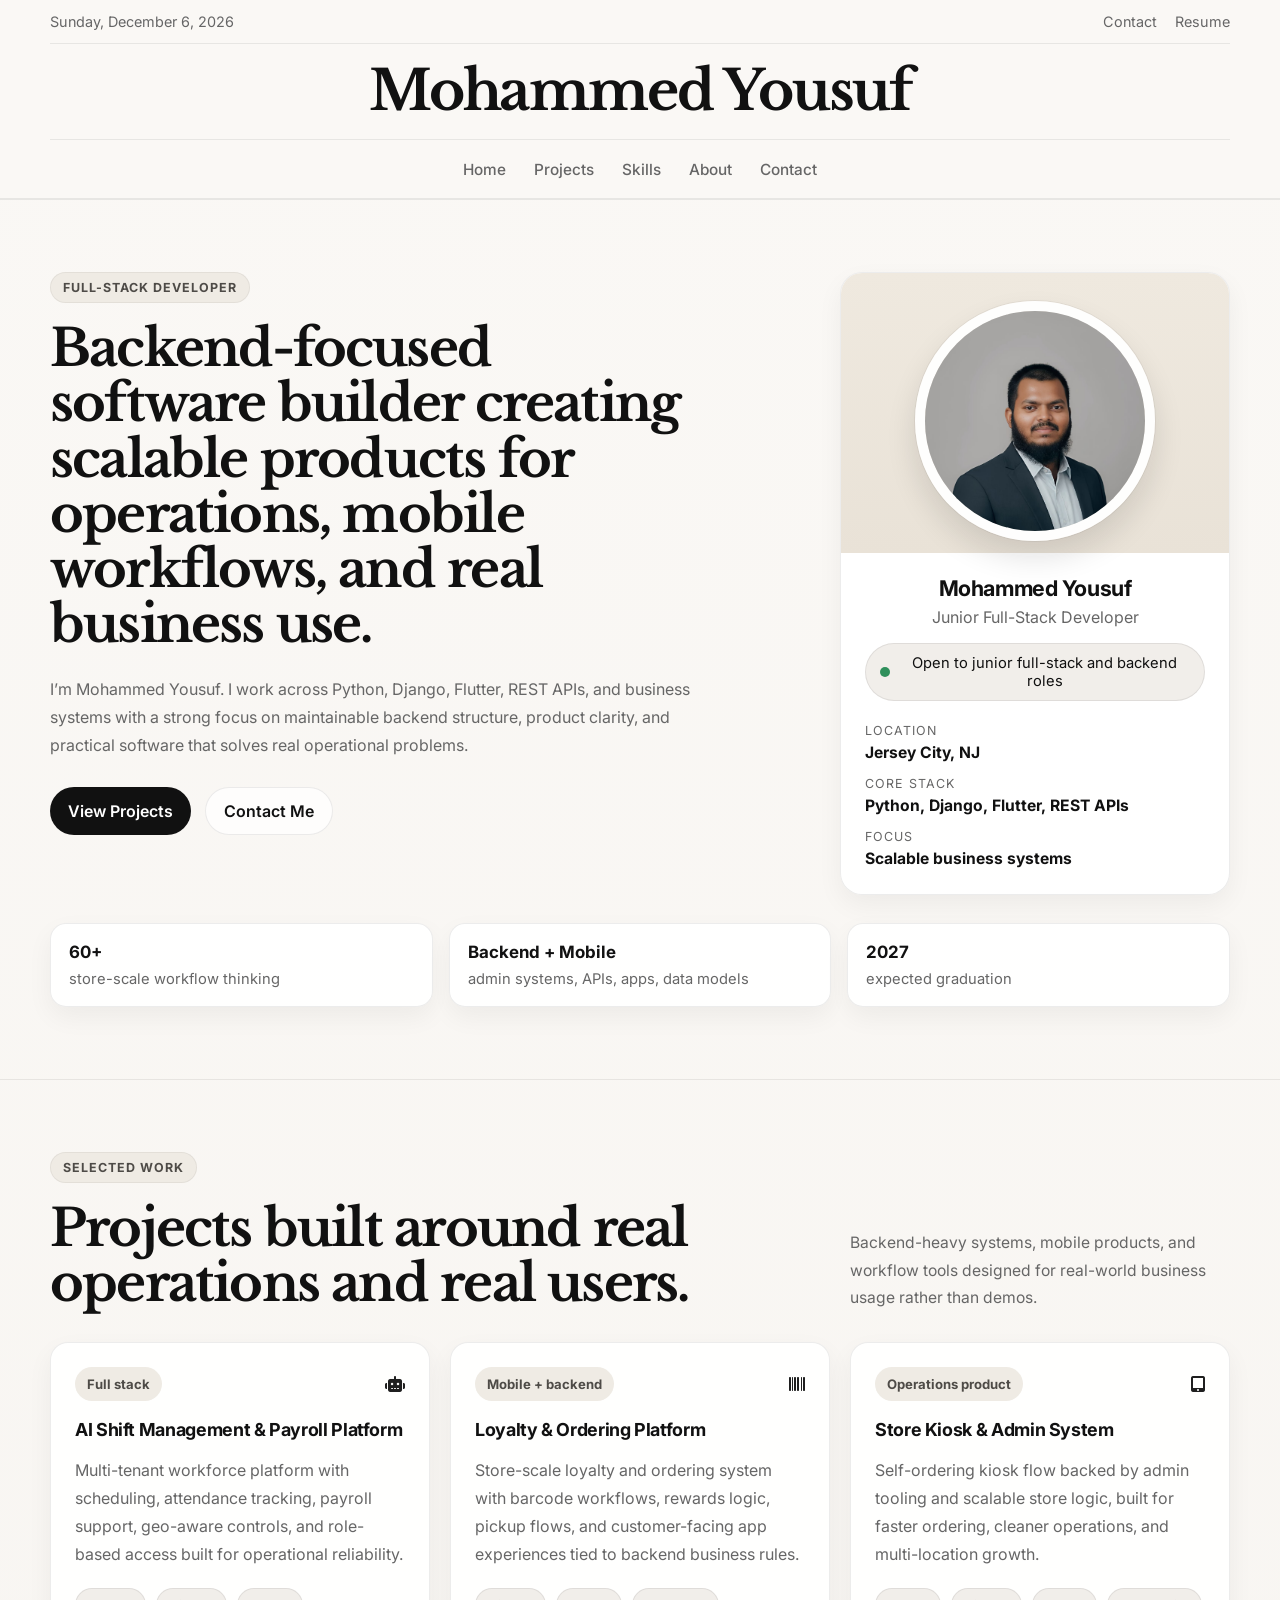
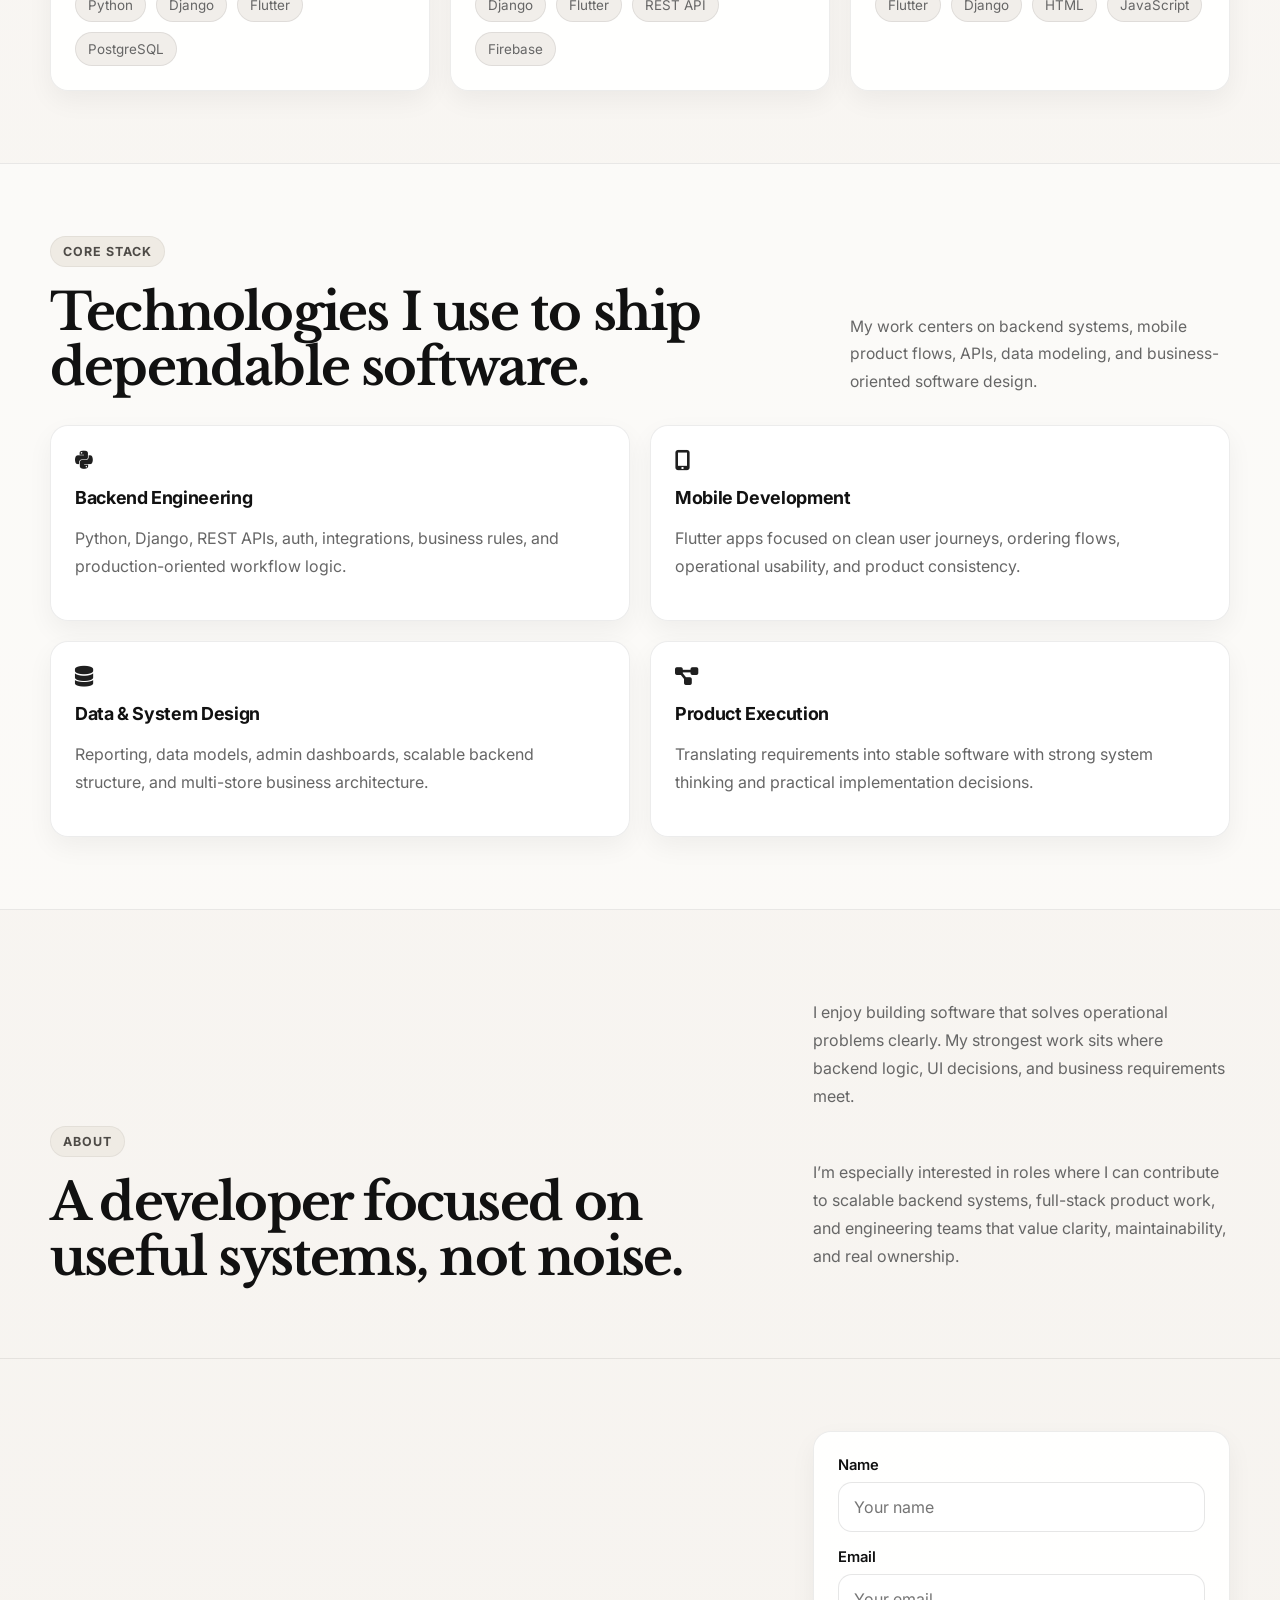
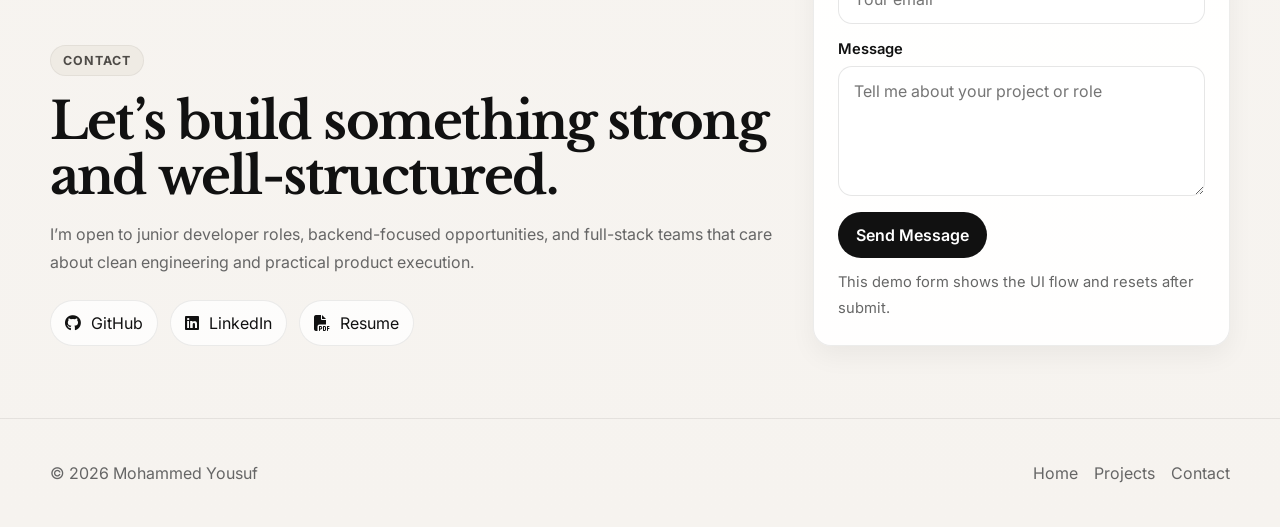
==== commit 63f0b0f2: "m" ====
--- a/index.html
+++ b/index.html
@@ -4,537 +4,386 @@
     <meta charset="UTF-8" />
     <meta name="viewport" content="width=device-width, initial-scale=1.0" />
     <title>Mohammed Yousuf | Full-Stack Developer</title>
-    <link rel="stylesheet" href="styles/main.css" />
+    <meta
+      name="description"
+      content="Portfolio of Mohammed Yousuf, a full-stack developer building scalable backend, mobile, and business systems."
+    />
+    <link rel="preconnect" href="https://fonts.googleapis.com" />
+    <link rel="preconnect" href="https://fonts.gstatic.com" crossorigin />
+    <link
+      href="https://fonts.googleapis.com/css2?family=Inter:wght@400;500;600;700;800&family=Libre+Baskerville:wght@400;700&display=swap"
+      rel="stylesheet"
+    />
     <link
       rel="stylesheet"
-      href="https://cdnjs.cloudflare.com/ajax/libs/font-awesome/6.4.0/css/all.min.css"
+      href="https://cdnjs.cloudflare.com/ajax/libs/font-awesome/6.5.2/css/all.min.css"
     />
-    <link
-      href="https://fonts.googleapis.com/css2?family=Poppins:wght@300;400;500;600;700;800&family=Space+Grotesk:wght@300;400;500;600&display=swap"
-      rel="stylesheet"
-    />
+    <link rel="stylesheet" href="styles/main.css" />
   </head>
   <body>
-    <!-- 3D Space Background -->
-    <div class="space-bg">
-      <div class="stars"></div>
-      <div class="stars2"></div>
-      <div class="stars3"></div>
-      <div class="comet"></div>
-      <div class="planet"></div>
-      <div class="space-satellite">
-        <i class="fas fa-satellite"></i>
-      </div>
-    </div>
-
-    <!-- Navigation -->
-    <nav class="nav-3d">
-      <div class="container">
-        <div class="nav-logo">
-          <div class="cube">
-            <div class="front">M</div>
-            <div class="back">Y</div>
-            <div class="top"></div>
-            <div class="bottom"></div>
-            <div class="left"></div>
-            <div class="right"></div>
-          </div>
-          <span>Dev</span>
+    <div class="page-shell">
+      <header class="site-header">
+        <div class="topbar container">
+          <div class="topbar-left">
+            <span id="todayDate">Thursday, March 26, 2026</span>
+          </div>
+          <div class="topbar-right">
+            <a href="#contact">Contact</a>
+            <a
+              href="assets/Mohammed Yousuf resume.pdf"
+              target="_blank"
+              rel="noopener"
+              >Resume</a
+            >
+          </div>
         </div>
 
-        <div class="nav-menu-btn">
-          <div class="menu-line"></div>
-          <div class="menu-line"></div>
-          <div class="menu-line"></div>
+        <div class="masthead container">
+          <a
+            href="#home"
+            class="masthead-brand"
+            aria-label="Mohammed Yousuf home"
+          >
+            Mohammed Yousuf
+          </a>
         </div>
 
-        <ul class="nav-links">
-          <li>
-            <a href="#home" class="nav-link"
-              ><span class="link-text">Home</span></a
+        <div class="nav-wrap">
+          <div class="container header-row">
+            <button
+              class="nav-toggle"
+              type="button"
+              aria-label="Open navigation"
+              aria-expanded="false"
             >
-          </li>
-          <li>
-            <a href="#projects" class="nav-link"
-              ><span class="link-text">Projects</span></a
-            >
-          </li>
-          <li>
-            <a href="#skills" class="nav-link"
-              ><span class="link-text">Skills</span></a
-            >
-          </li>
-          <li>
-            <a href="#contact" class="nav-link"
-              ><span class="link-text">Contact</span></a
-            >
-          </li>
-          <li>
-            <a href="assets/resume.pdf" class="btn-resume" target="_blank">
-              <i class="fas fa-rocket"></i>
-              <span>Resume</span>
-            </a>
-          </li>
-        </ul>
-      </div>
-    </nav>
-
-    <!-- Hero Section -->
-    <section id="home" class="hero-3d">
-      <div class="container">
-        <div class="hero-content">
-          <!-- Left Side Text -->
-          <div class="hero-text">
-            <div class="badge-3d">
-              <div class="badge-content">
-                <i class="fas fa-code"></i>
-                <span>Full-Stack Developer</span>
-              </div>
-              <div class="badge-shadow"></div>
-            </div>
-
-            <h1 class="hero-title">
-              <span class="title-line">Building</span>
-              <span class="title-gradient">Digital</span>
-              <span class="title-accent">Universe</span>
-            </h1>
-
-            <div class="typewriter-container">
-              <p class="typewriter-text">
-                <span class="text-line"
-                  >I'm <strong>Mohammed Yousuf</strong></span
-                >
-                <span class="text-line">Full-Stack Developer</span>
-                <span class="text-line">Web & Mobile Apps</span>
-                <span class="text-line">APIs, UI, Databases</span>
-              </p>
-            </div>
-
-            <div class="tech-badges">
-              <div class="tech-badge" data-tooltip="Python">
-                <i class="fab fa-python"></i>
-              </div>
-              <div class="tech-badge" data-tooltip="Django">
-                <i class="fab fa-django"></i>
-              </div>
-              <div class="tech-badge" data-tooltip="Flutter">
-                <i class="fab fa-flutter"></i>
-              </div>
-              <div class="tech-badge" data-tooltip="Database">
-                <i class="fas fa-database"></i>
-              </div>
-            </div>
-
-            <div class="hero-buttons">
-              <a href="#projects" class="btn-3d btn-primary">
-                <span>Explore Projects</span>
-                <i class="fas fa-arrow-down"></i>
-              </a>
-              <a href="#contact" class="btn-3d btn-secondary">
-                <i class="fas fa-paper-plane"></i>
-                <span>Contact Me</span>
-              </a>
-            </div>
-          </div>
-
-          <!-- Right Side 3D Profile -->
-          <div class="hero-profile">
-            <div class="profile-orb">
-              <div class="orb-glow"></div>
-              <div class="orb-ring"></div>
-              <div class="orb-ring ring2"></div>
-              <div class="profile-image">
-                <img
-                  src="assets/project-images/my pic.jpg.jpeg"
-                  alt="Mohammed Yousuf"
-                />
-              </div>
-              <div class="orb-data">
-                <div class="data-point">
-                  <i class="fas fa-map-marker-alt"></i>
-                  <span>Bronx, NY</span>
-                </div>
-                <div class="data-point">
-                  <i class="fas fa-graduation-cap"></i>
-                  <span>Graduating 2027</span>
-                </div>
-                <div class="data-point">
-                  <i class="fas fa-briefcase"></i>
-                  <span>Available for Hire</span>
-                </div>
-              </div>
-            </div>
+              <span></span>
+              <span></span>
+              <span></span>
+            </button>
+
+            <nav class="site-nav" aria-label="Primary">
+              <a href="#home">Home</a>
+              <a href="#projects">Projects</a>
+              <a href="#skills">Skills</a>
+              <a href="#about">About</a>
+              <a href="#contact">Contact</a>
+            </nav>
           </div>
         </div>
-      </div>
-    </section>
-
-    <!-- Projects Section -->
-    <section id="projects" class="projects-3d">
-      <div class="container">
-        <div class="section-header">
-          <h2 class="section-title-3d">
-            <span class="title-number">01</span>
-            <span class="title-text">Space Projects</span>
-          </h2>
-          <p class="section-subtitle">
-            End-to-end development missions completed
-          </p>
-        </div>
-
-        <div class="projects-grid">
-          <!-- Project 1 -->
-          <div class="project-card-3d">
-            <div class="project-header">
-              <div class="project-tag">Full-Stack</div>
-              <div class="project-icon">
-                <i class="fas fa-robot"></i>
-              </div>
-            </div>
-            <div class="project-body">
-              <h3>AI Shift Management Platform</h3>
-              <p class="project-desc">
-                Multi-tenant workforce system with AI scheduling, geo-fencing,
-                and automated payroll for multiple stores.
-              </p>
-              <div class="project-stats">
-                <div class="stat">
-                  <span class="stat-value">100%</span>
-                  <span class="stat-label">Backend Complete</span>
-                </div>
-                <div class="stat">
-                  <span class="stat-value">3</span>
-                  <span class="stat-label">Months</span>
-                </div>
-              </div>
-              <div class="project-tech">
+      </header>
+
+      <main>
+        <section id="home" class="hero section">
+          <div class="container hero-grid">
+            <div class="hero-main reveal">
+              <p class="section-kicker">FULL-STACK DEVELOPER</p>
+              <h1>
+                Backend-focused software builder creating scalable products for
+                operations, mobile workflows, and real business use.
+              </h1>
+              <p class="hero-lead">
+                I’m Mohammed Yousuf. I work across Python, Django, Flutter, REST
+                APIs, and business systems with a strong focus on maintainable
+                backend structure, product clarity, and practical software that
+                solves real operational problems.
+              </p>
+
+              <div class="hero-actions">
+                <a href="#projects" class="button button-primary"
+                  >View Projects</a
+                >
+                <a href="#contact" class="button button-secondary"
+                  >Contact Me</a
+                >
+              </div>
+            </div>
+
+            <aside class="hero-side reveal reveal-delay">
+              <div class="portrait-card">
+                <div class="portrait-ring">
+                  <img
+                    src="assets/project-images/my pic.jpg.jpeg"
+                    alt="Portrait of Mohammed Yousuf"
+                    class="profile-image"
+                  />
+                </div>
+
+                <div class="portrait-meta">
+                  <p class="profile-name">Mohammed Yousuf</p>
+                  <p class="profile-role">Junior Full-Stack Developer</p>
+
+                  <div class="availability-pill">
+                    <span class="availability-dot"></span>
+                    Open to junior full-stack and backend roles
+                  </div>
+
+                  <div class="profile-facts">
+                    <div>
+                      <span>Location</span>
+                      <strong>Jersey City, NJ</strong>
+                    </div>
+                    <div>
+                      <span>Core Stack</span>
+                      <strong>Python, Django, Flutter, REST APIs</strong>
+                    </div>
+                    <div>
+                      <span>Focus</span>
+                      <strong>Scalable business systems</strong>
+                    </div>
+                  </div>
+                </div>
+              </div>
+            </aside>
+          </div>
+
+          <div class="container metrics-row reveal reveal-delay-2">
+            <div class="metric-card">
+              <strong>60+</strong>
+              <span>store-scale workflow thinking</span>
+            </div>
+            <div class="metric-card">
+              <strong>Backend + Mobile</strong>
+              <span>admin systems, APIs, apps, data models</span>
+            </div>
+            <div class="metric-card">
+              <strong>2027</strong>
+              <span>expected graduation</span>
+            </div>
+          </div>
+        </section>
+
+        <section id="projects" class="section editorial-section">
+          <div class="container section-header-grid reveal">
+            <div>
+              <p class="section-kicker">SELECTED WORK</p>
+              <h2>Projects built around real operations and real users.</h2>
+            </div>
+            <p class="section-note">
+              Backend-heavy systems, mobile products, and workflow tools
+              designed for real-world business usage rather than demos.
+            </p>
+          </div>
+
+          <div class="container project-grid">
+            <article class="project-card reveal">
+              <div class="project-head">
+                <span class="project-badge">Full stack</span>
+                <i class="fa-solid fa-robot"></i>
+              </div>
+              <h3>AI Shift Management & Payroll Platform</h3>
+              <p>
+                Multi-tenant workforce platform with scheduling, attendance
+                tracking, payroll support, geo-aware controls, and role-based
+                access built for operational reliability.
+              </p>
+              <div class="project-tags">
                 <span>Python</span>
                 <span>Django</span>
                 <span>Flutter</span>
+                <span>PostgreSQL</span>
+              </div>
+            </article>
+
+            <article class="project-card reveal reveal-delay">
+              <div class="project-head">
+                <span class="project-badge">Mobile + backend</span>
+                <i class="fa-solid fa-barcode"></i>
+              </div>
+              <h3>Loyalty & Ordering Platform</h3>
+              <p>
+                Store-scale loyalty and ordering system with barcode workflows,
+                rewards logic, pickup flows, and customer-facing app experiences
+                tied to backend business rules.
+              </p>
+              <div class="project-tags">
+                <span>Django</span>
+                <span>Flutter</span>
                 <span>REST API</span>
-              </div>
-            </div>
-            <div class="project-footer">
-              <span class="status-indicator active"></span>
-              <span class="status-text">Production Ready</span>
-            </div>
-          </div>
-
-          <!-- Project 2 -->
-          <div class="project-card-3d">
-            <div class="project-header">
-              <div class="project-tag">Mobile App</div>
-              <div class="project-icon">
-                <i class="fas fa-shopping-bag"></i>
-              </div>
-            </div>
-            <div class="project-body">
-              <h3>Loyalty Platform</h3>
-              <p class="project-desc">
-                Scalable ordering system for 60+ stores with barcode validation
-                and real-time kitchen management.
-              </p>
-              <div class="project-stats">
-                <div class="stat">
-                  <span class="stat-value">100%</span>
-                  <span class="stat-label">Complete</span>
-                </div>
-                <div class="stat">
-                  <span class="stat-value">60+</span>
-                  <span class="stat-label">Stores</span>
-                </div>
-              </div>
-              <div class="project-tech">
+                <span>Firebase</span>
+              </div>
+            </article>
+
+            <article class="project-card reveal reveal-delay-2">
+              <div class="project-head">
+                <span class="project-badge">Operations product</span>
+                <i class="fa-solid fa-tablet-screen-button"></i>
+              </div>
+              <h3>Store Kiosk & Admin System</h3>
+              <p>
+                Self-ordering kiosk flow backed by admin tooling and scalable
+                store logic, built for faster ordering, cleaner operations, and
+                multi-location growth.
+              </p>
+              <div class="project-tags">
                 <span>Flutter</span>
                 <span>Django</span>
-                <span>WebSocket</span>
-                <span>Firebase</span>
-              </div>
-            </div>
-            <div class="project-footer">
-              <span class="status-indicator active"></span>
-              <span class="status-text">Live System</span>
-            </div>
-          </div>
-
-          <!-- Project 3 -->
-          <div class="project-card-3d">
-            <div class="project-header">
-              <div class="project-tag">Kiosk System</div>
-              <div class="project-icon">
-                <i class="fas fa-tablet-alt"></i>
-              </div>
-            </div>
-            <div class="project-body">
-              <h3>Self-Ordering Kiosk</h3>
-              <p class="project-desc">
-                Store-based ordering system with web admin panel, scalable to
-                60+ locations like McDonald's.
-              </p>
-              <div class="project-stats">
-                <div class="stat">
-                  <span class="stat-value">90%</span>
-                  <span class="stat-label">Backend Ready</span>
-                </div>
-                <div class="stat">
-                  <span class="stat-value">60+</span>
-                  <span class="stat-label">Scale</span>
-                </div>
-              </div>
-              <div class="project-tech">
-                <span>Flutter</span>
-                <span>Django</span>
-                <span>HTML/CSS</span>
+                <span>HTML</span>
                 <span>JavaScript</span>
               </div>
-            </div>
-            <div class="project-footer">
-              <span class="status-indicator building"></span>
-              <span class="status-text">In Development</span>
-            </div>
-          </div>
-        </div>
-      </div>
-    </section>
-
-    <!-- Skills Section -->
-    <section id="skills" class="skills-3d">
-      <div class="container">
-        <div class="section-header">
-          <h2 class="section-title-3d">
-            <span class="title-number">02</span>
-            <span class="title-text">Tech Stack</span>
-          </h2>
-          <p class="section-subtitle">Core technologies I work with</p>
-        </div>
-
-        <div class="skills-matrix">
-          <!-- Frontend Skills -->
-          <div class="skill-cube">
-            <div class="cube-face front">
-              <div class="face-content">
-                <i class="fab fa-flutter"></i>
-                <h3>Flutter</h3>
-                <p>Mobile Development</p>
-              </div>
-            </div>
-            <div class="cube-face back">
-              <div class="face-content">
-                <div class="skill-meter">
-                  <div class="meter-fill" data-level="90"></div>
-                </div>
-                <span class="skill-percent">90%</span>
-              </div>
-            </div>
-          </div>
-
-          <!-- Backend Skills -->
-          <div class="skill-cube">
-            <div class="cube-face front">
-              <div class="face-content">
-                <i class="fab fa-python"></i>
-                <h3>Python</h3>
-                <p>Backend & APIs</p>
-              </div>
-            </div>
-            <div class="cube-face back">
-              <div class="face-content">
-                <div class="skill-meter">
-                  <div class="meter-fill" data-level="92"></div>
-                </div>
-                <span class="skill-percent">92%</span>
-              </div>
-            </div>
-          </div>
-
-          <!-- Database Skills -->
-          <div class="skill-cube">
-            <div class="cube-face front">
-              <div class="face-content">
-                <i class="fas fa-database"></i>
-                <h3>Database</h3>
-                <p>Design & Architecture</p>
-              </div>
-            </div>
-            <div class="cube-face back">
-              <div class="face-content">
-                <div class="skill-meter">
-                  <div class="meter-fill" data-level="85"></div>
-                </div>
-                <span class="skill-percent">85%</span>
-              </div>
-            </div>
-          </div>
-
-          <!-- Systems Skills -->
-          <div class="skill-cube">
-            <div class="cube-face front">
-              <div class="face-content">
-                <i class="fas fa-cogs"></i>
-                <h3>Systems</h3>
-                <p>Architecture & Design</p>
-              </div>
-            </div>
-            <div class="cube-face back">
-              <div class="face-content">
-                <div class="skill-meter">
-                  <div class="meter-fill" data-level="88"></div>
-                </div>
-                <span class="skill-percent">88%</span>
-              </div>
-            </div>
-          </div>
-        </div>
-
-        <!-- Systems Expertise -->
-        <div class="systems-grid">
-          <div class="system-item">
-            <div class="system-icon">
-              <i class="fas fa-users-cog"></i>
-            </div>
-            <h4>Multi-Tenant Architecture</h4>
-            <p>Scalable multi-store systems</p>
-          </div>
-          <div class="system-item">
-            <div class="system-icon">
-              <i class="fas fa-user-shield"></i>
-            </div>
-            <h4>Role-Based Access</h4>
-            <p>Secure permission systems</p>
-          </div>
-          <div class="system-item">
-            <div class="system-icon">
-              <i class="fas fa-calendar-check"></i>
-            </div>
-            <h4>Scheduling Systems</h4>
-            <p>Automated workflows</p>
-          </div>
-          <div class="system-item">
-            <div class="system-icon">
-              <i class="fas fa-money-check-alt"></i>
-            </div>
-            <h4>Payroll Logic</h4>
-            <p>Financial automation</p>
-          </div>
-        </div>
-      </div>
-    </section>
-
-    <!-- Contact Section -->
-    <section id="contact" class="contact-3d">
-      <div class="container">
-        <div class="section-header">
-          <h2 class="section-title-3d">
-            <span class="title-number">03</span>
-            <span class="title-text">Contact</span>
-          </h2>
-          <p class="section-subtitle">Ready to launch your next project</p>
-        </div>
-
-        <div class="contact-grid">
-          <div class="contact-info">
-            <div class="contact-card">
-              <div class="card-icon">
-                <i class="fas fa-rocket"></i>
-              </div>
-              <h3>Available For</h3>
-              <p>Junior Full-Stack Roles</p>
-              <p>Full-Stack Developer Roles</p>
-              <p>Contract & Full-Time</p>
-            </div>
-
-            <div class="contact-social">
-              <a
-                href="https://github.com/ArkTechCore"
-                class="social-btn"
-                target="_blank"
-                rel="noopener"
-                aria-label="GitHub"
-                title="GitHub"
-                ><i class="fab fa-github"></i
-                ><span class="sr-only">GitHub</span></a
-              >
-              <a
-                href="https://www.linkedin.com/in/yousuf-mohammed-a06436345?utm_source=share&utm_campaign=share_via&utm_content=profile&utm_medium=android_app"
-                class="social-btn"
-                target="_blank"
-                rel="noopener"
-                aria-label="LinkedIn"
-                title="LinkedIn"
-                ><i class="fab fa-linkedin"></i
-                ><span class="sr-only">LinkedIn</span></a
-              >
-              <a href="#" class="social-btn">
-                <i class="fas fa-envelope"></i>
-              </a>
-              <a href="assets/resume.pdf" class="social-btn" target="_blank">
-                <i class="fas fa-file-pdf"></i>
-              </a>
-            </div>
-          </div>
-
-          <div class="contact-form">
-            <form id="contactForm">
-              <div class="form-group">
-                <input type="text" placeholder="Your Name" required />
-                <div class="input-glow"></div>
-              </div>
-              <div class="form-group">
-                <input type="email" placeholder="Your Email" required />
-                <div class="input-glow"></div>
-              </div>
-              <div class="form-group">
-                <textarea
-                  placeholder="Your Message"
-                  rows="4"
-                  required
-                ></textarea>
-                <div class="input-glow"></div>
-              </div>
-              <button type="submit" class="btn-submit">
-                <i class="fas fa-paper-plane"></i>
-                Send Message
-              </button>
-            </form>
-          </div>
-        </div>
-      </div>
-    </section>
-
-    <!-- Footer -->
-    <footer class="footer-3d">
-      <div class="container">
-        <div class="footer-content">
-          <div class="footer-logo">
-            <div class="logo-3d">MY</div>
-            <p>Full-Stack Developer</p>
-          </div>
-
+            </article>
+          </div>
+        </section>
+
+        <section id="skills" class="section section-soft">
+          <div class="container section-header-grid reveal">
+            <div>
+              <p class="section-kicker">CORE STACK</p>
+              <h2>Technologies I use to ship dependable software.</h2>
+            </div>
+            <p class="section-note">
+              My work centers on backend systems, mobile product flows, APIs,
+              data modeling, and business-oriented software design.
+            </p>
+          </div>
+
+          <div class="container skills-grid">
+            <article class="skill-panel reveal">
+              <i class="fa-brands fa-python"></i>
+              <h3>Backend Engineering</h3>
+              <p>
+                Python, Django, REST APIs, auth, integrations, business rules,
+                and production-oriented workflow logic.
+              </p>
+            </article>
+
+            <article class="skill-panel reveal reveal-delay">
+              <i class="fa-solid fa-mobile-screen-button"></i>
+              <h3>Mobile Development</h3>
+              <p>
+                Flutter apps focused on clean user journeys, ordering flows,
+                operational usability, and product consistency.
+              </p>
+            </article>
+
+            <article class="skill-panel reveal reveal-delay-2">
+              <i class="fa-solid fa-database"></i>
+              <h3>Data & System Design</h3>
+              <p>
+                Reporting, data models, admin dashboards, scalable backend
+                structure, and multi-store business architecture.
+              </p>
+            </article>
+
+            <article class="skill-panel reveal">
+              <i class="fa-solid fa-diagram-project"></i>
+              <h3>Product Execution</h3>
+              <p>
+                Translating requirements into stable software with strong system
+                thinking and practical implementation decisions.
+              </p>
+            </article>
+          </div>
+        </section>
+
+        <section id="about" class="section">
+          <div class="container two-column-section">
+            <div class="reveal">
+              <p class="section-kicker">ABOUT</p>
+              <h2>A developer focused on useful systems, not noise.</h2>
+            </div>
+            <div class="about-copy reveal reveal-delay">
+              <p>
+                I enjoy building software that solves operational problems
+                clearly. My strongest work sits where backend logic, UI
+                decisions, and business requirements meet.
+              </p>
+              <p>
+                I’m especially interested in roles where I can contribute to
+                scalable backend systems, full-stack product work, and
+                engineering teams that value clarity, maintainability, and real
+                ownership.
+              </p>
+            </div>
+          </div>
+        </section>
+
+        <section id="contact" class="section editorial-section">
+          <div class="container two-column-section">
+            <div class="reveal">
+              <p class="section-kicker">CONTACT</p>
+              <h2>Let’s build something strong and well-structured.</h2>
+              <p class="contact-copy">
+                I’m open to junior developer roles, backend-focused
+                opportunities, and full-stack teams that care about clean
+                engineering and practical product execution.
+              </p>
+
+              <div class="contact-links">
+                <a
+                  href="https://github.com/ArkTechCore"
+                  target="_blank"
+                  rel="noopener"
+                >
+                  <i class="fa-brands fa-github"></i> GitHub
+                </a>
+                <a
+                  href="https://www.linkedin.com/in/yousuf-mohammed-a06436345?utm_source=share&utm_campaign=share_via&utm_content=profile&utm_medium=android_app"
+                  target="_blank"
+                  rel="noopener"
+                >
+                  <i class="fa-brands fa-linkedin"></i> LinkedIn
+                </a>
+                <a
+                  href="assets/Mohammed Yousuf resume.pdf"
+                  target="_blank"
+                  rel="noopener"
+                >
+                  <i class="fa-solid fa-file-pdf"></i> Resume
+                </a>
+              </div>
+            </div>
+
+            <div class="contact-form reveal reveal-delay">
+              <form id="contactForm">
+                <div class="form-group">
+                  <label for="name">Name</label>
+                  <input
+                    id="name"
+                    type="text"
+                    placeholder="Your name"
+                    required
+                  />
+                </div>
+                <div class="form-group">
+                  <label for="email">Email</label>
+                  <input
+                    id="email"
+                    type="email"
+                    placeholder="Your email"
+                    required
+                  />
+                </div>
+                <div class="form-group">
+                  <label for="message">Message</label>
+                  <textarea
+                    id="message"
+                    placeholder="Tell me about your project or role"
+                    rows="5"
+                    required
+                  ></textarea>
+                </div>
+                <button type="submit" class="button button-primary button-full">
+                  Send Message
+                </button>
+                <p class="form-note">
+                  This demo form shows the UI flow and resets after submit.
+                </p>
+              </form>
+            </div>
+          </div>
+        </section>
+      </main>
+
+      <footer class="site-footer">
+        <div class="container footer-row">
+          <p>© <span id="year"></span> Mohammed Yousuf</p>
           <div class="footer-links">
             <a href="#home">Home</a>
             <a href="#projects">Projects</a>
-            <a href="#skills">Skills</a>
             <a href="#contact">Contact</a>
           </div>
-
-          <div class="footer-copy">
-            <p>&copy; 2024 Mohammed Yousuf. All systems operational.</p>
-          </div>
         </div>
-      </div>
-    </footer>
-
-    <!-- Back to Top -->
-    <button class="back-to-top">
-      <i class="fas fa-arrow-up"></i>
-    </button>
-
-    <!-- Floating Elements -->
-    <div class="floating-elements">
-      <div class="float-el el1"><i class="fab fa-python"></i></div>
-      <div class="float-el el2"><i class="fab fa-django"></i></div>
-      <div class="float-el el3"><i class="fab fa-flutter"></i></div>
-      <div class="float-el el4"><i class="fas fa-code"></i></div>
+      </footer>
     </div>
 
     <script src="scripts/main.js"></script>
--- a/styles/main.css
+++ b/styles/main.css
@@ -1,1305 +1,716 @@
-/* Reset & Base */
+:root {
+  --bg: #f7f5f2;
+  --bg-soft: #fbfaf8;
+  --panel: rgba(255, 255, 255, 0.92);
+  --panel-soft: #f1eeea;
+
+  --border: rgba(17, 17, 17, 0.08);
+  --border-strong: rgba(17, 17, 17, 0.14);
+
+  --text: #111111;
+  --muted: #666666;
+
+  --accent: #111111;
+
+  --shadow: 0 10px 26px rgba(17, 17, 17, 0.05);
+  --shadow-soft: 0 22px 42px rgba(17, 17, 17, 0.08);
+
+  --radius: 18px;
+  --container: 1180px;
+}
+
 * {
-    margin: 0;
-    padding: 0;
-    box-sizing: border-box;
-}
-
-:root {
-    --space-dark: #0a0a1a;
-    --space-darker: #050510;
-    --space-blue: #0ea5e9;
-    --space-purple: #8b5cf6;
-    --space-cyan: #22d3ee;
-    --space-pink: #ec4899;
-    --space-gradient: linear-gradient(135deg, #0ea5e9, #8b5cf6);
-    --space-glow: 0 0 20px rgba(14, 165, 233, 0.3);
-    --card-bg: rgba(255, 255, 255, 0.03);
-    --card-border: rgba(14, 165, 233, 0.2);
+  box-sizing: border-box;
+}
+
+html {
+  scroll-behavior: smooth;
 }
 
 body {
-
-    font-family: 'Space Grotesk', sans-serif;
-    background: var(--space-dark);
-    color: white;
-    overflow-x: hidden;
-    min-height: 100vh;
+  margin: 0;
+  font-family: "Inter", sans-serif;
+  color: var(--text);
+  background: linear-gradient(180deg, #faf8f5 0%, #f6f3ef 100%);
+  -webkit-font-smoothing: antialiased;
+  text-rendering: optimizeLegibility;
+}
+
+body.nav-open {
+  overflow: hidden;
+}
+
+img {
+  display: block;
+  max-width: 100%;
+}
+
+button,
+input,
+textarea {
+  font: inherit;
+}
+
+button {
+  border: 0;
+}
+
+a {
+  color: inherit;
+  text-decoration: none;
 }
 
 .container {
-    max-width: 1200px;
-    margin: 0 auto;
-    padding: 0 20px;
-    position: relative;
-    z-index: 10;
-}
-
-/* Space Background */
-.space-bg {
+  width: min(100% - 40px, var(--container));
+  margin: 0 auto;
+}
+
+.section {
+  padding: 72px 0;
+}
+
+.editorial-section {
+  border-top: 1px solid var(--border);
+}
+
+.section-soft {
+  background: rgba(255, 255, 255, 0.42);
+  border-top: 1px solid var(--border);
+  border-bottom: 1px solid var(--border);
+}
+
+.site-header {
+  position: sticky;
+  top: 0;
+  z-index: 100;
+  background: rgba(250, 248, 245, 0.9);
+  backdrop-filter: blur(12px);
+  border-bottom: 1px solid var(--border);
+}
+
+.topbar {
+  display: flex;
+  justify-content: space-between;
+  align-items: center;
+  gap: 16px;
+  min-height: 44px;
+  font-size: 0.9rem;
+  color: var(--muted);
+  border-bottom: 1px solid var(--border);
+}
+
+.topbar-right {
+  display: flex;
+  gap: 18px;
+}
+
+.topbar-right a:hover {
+  color: var(--text);
+}
+
+.masthead {
+  display: flex;
+  justify-content: center;
+  align-items: center;
+  min-height: 96px;
+  border-bottom: 1px solid var(--border);
+}
+
+.masthead-brand {
+  font-family: "Libre Baskerville", serif;
+  font-size: clamp(2rem, 4.3vw, 3.8rem);
+  line-height: 1;
+  letter-spacing: -0.04em;
+  font-weight: 700;
+}
+
+.nav-wrap {
+  border-bottom: 1px solid var(--border);
+}
+
+.header-row {
+  min-height: 58px;
+  display: flex;
+  align-items: center;
+  justify-content: center;
+  gap: 20px;
+}
+
+.site-nav {
+  display: flex;
+  align-items: center;
+  gap: 28px;
+}
+
+.site-nav a {
+  color: var(--muted);
+  font-weight: 500;
+  font-size: 0.96rem;
+  position: relative;
+  transition: color 0.2s ease;
+}
+
+.site-nav a::after {
+  content: "";
+  position: absolute;
+  left: 0;
+  bottom: -10px;
+  width: 100%;
+  height: 1px;
+  background: var(--text);
+  transform: scaleX(0);
+  transform-origin: left;
+  transition: transform 0.22s ease;
+}
+
+.site-nav a:hover {
+  color: var(--text);
+}
+
+.site-nav a:hover::after {
+  transform: scaleX(1);
+}
+
+.nav-toggle {
+  display: none;
+  width: 44px;
+  height: 44px;
+  border: 1px solid var(--border);
+  border-radius: 10px;
+  background: transparent;
+  cursor: pointer;
+  padding: 0;
+}
+
+.nav-toggle span {
+  display: block;
+  width: 18px;
+  height: 2px;
+  margin: 4px auto;
+  background: var(--text);
+}
+
+.section-kicker {
+  display: inline-flex;
+  align-items: center;
+  margin: 0 0 18px;
+  padding: 7px 12px;
+  border-radius: 999px;
+  background: #efebe4;
+  border: 1px solid rgba(17, 17, 17, 0.05);
+  color: #4e4b47;
+  font-size: 0.78rem;
+  font-weight: 700;
+  letter-spacing: 0.08em;
+}
+
+.hero-grid {
+  display: grid;
+  grid-template-columns: minmax(0, 1.15fr) minmax(320px, 0.85fr);
+  gap: 56px;
+  align-items: start;
+}
+
+.hero h1,
+.section-header-grid h2,
+.two-column-section h2 {
+  margin: 0;
+  font-family: "Libre Baskerville", serif;
+  font-size: clamp(2.2rem, 4vw, 3.5rem);
+  line-height: 1.08;
+  letter-spacing: -0.035em;
+  font-weight: 700;
+}
+
+.hero-lead,
+.section-note,
+.about-copy p,
+.contact-copy,
+.project-card p,
+.skill-panel p,
+.form-note {
+  color: var(--muted);
+  line-height: 1.75;
+}
+
+.hero-lead {
+  margin: 22px 0 0;
+  max-width: 720px;
+  font-size: 1rem;
+}
+
+.hero-actions {
+  display: flex;
+  gap: 14px;
+  flex-wrap: wrap;
+  margin-top: 28px;
+}
+
+.button {
+  display: inline-flex;
+  align-items: center;
+  justify-content: center;
+  border-radius: 999px;
+  padding: 13px 18px;
+  font-weight: 600;
+  transition:
+    transform 0.2s ease,
+    background 0.2s ease,
+    border-color 0.2s ease;
+}
+
+.button:hover {
+  transform: translateY(-1px);
+}
+
+.button-primary {
+  background: #111111;
+  color: #ffffff;
+}
+
+.button-primary:hover {
+  background: #232323;
+}
+
+.button-secondary {
+  border: 1px solid var(--border);
+  background: rgba(255, 255, 255, 0.75);
+  color: var(--text);
+}
+
+.button-secondary:hover {
+  background: rgba(255, 255, 255, 0.96);
+  border-color: var(--border-strong);
+}
+
+.metrics-row {
+  display: grid;
+  grid-template-columns: repeat(3, minmax(0, 1fr));
+  gap: 16px;
+  margin-top: 28px;
+}
+
+.metric-card,
+.project-card,
+.skill-panel,
+.contact-form,
+.portrait-card {
+  background: var(--panel);
+  border: 1px solid var(--border);
+  box-shadow: var(--shadow);
+}
+
+.metric-card {
+  border-radius: 16px;
+  padding: 18px;
+}
+
+.metric-card strong {
+  display: block;
+  font-size: 1.06rem;
+  margin-bottom: 6px;
+}
+
+.metric-card span {
+  color: var(--muted);
+  font-size: 0.92rem;
+}
+
+.hero-side {
+  display: flex;
+  justify-content: flex-end;
+}
+
+.portrait-card {
+  width: min(100%, 390px);
+  border-radius: 22px;
+  overflow: hidden;
+}
+
+.portrait-ring {
+  display: flex;
+  justify-content: center;
+  padding: 28px 24px 12px;
+  background: linear-gradient(180deg, #efe9df 0%, #e9e2d7 100%);
+}
+
+.profile-image {
+  width: 240px;
+  height: 240px;
+  border-radius: 999px;
+  object-fit: cover;
+  object-position: center 18%;
+  border: 10px solid rgba(255, 255, 255, 0.95);
+  box-shadow:
+    0 0 0 1px rgba(17, 17, 17, 0.05),
+    0 16px 30px rgba(17, 17, 17, 0.12);
+}
+
+.portrait-meta {
+  padding: 22px 24px 26px;
+  text-align: center;
+}
+
+.profile-name {
+  margin: 0;
+  font-size: 1.35rem;
+  font-weight: 700;
+  letter-spacing: -0.02em;
+}
+
+.profile-role {
+  margin: 6px 0 0;
+  color: var(--muted);
+}
+
+.availability-pill {
+  display: inline-flex;
+  align-items: center;
+  gap: 10px;
+  margin-top: 16px;
+  padding: 10px 14px;
+  border-radius: 999px;
+  background: var(--panel-soft);
+  border: 1px solid var(--border);
+  font-size: 0.92rem;
+}
+
+.availability-dot {
+  width: 10px;
+  height: 10px;
+  border-radius: 999px;
+  background: #2f8f5b;
+}
+
+.profile-facts {
+  display: grid;
+  gap: 14px;
+  margin-top: 22px;
+  text-align: left;
+}
+
+.profile-facts span {
+  display: block;
+  margin-bottom: 4px;
+  color: var(--muted);
+  font-size: 0.78rem;
+  text-transform: uppercase;
+  letter-spacing: 0.08em;
+}
+
+.profile-facts strong {
+  font-size: 0.98rem;
+}
+
+.section-header-grid,
+.two-column-section {
+  display: grid;
+  grid-template-columns: minmax(0, 1.05fr) minmax(260px, 0.6fr);
+  gap: 34px;
+  align-items: end;
+}
+
+.section-note {
+  margin: 0;
+  max-width: 380px;
+  justify-self: end;
+  font-size: 0.98rem;
+}
+
+.project-grid {
+  display: grid;
+  grid-template-columns: repeat(3, minmax(0, 1fr));
+  gap: 20px;
+  margin-top: 30px;
+}
+
+.skills-grid {
+  display: grid;
+  grid-template-columns: repeat(2, minmax(0, 1fr));
+  gap: 20px;
+  margin-top: 30px;
+}
+
+.project-card,
+.skill-panel,
+.contact-form {
+  border-radius: 18px;
+  padding: 24px;
+  transition:
+    transform 0.22s ease,
+    box-shadow 0.22s ease,
+    border-color 0.22s ease;
+}
+
+.project-card:hover,
+.skill-panel:hover,
+.contact-form:hover {
+  transform: translateY(-4px);
+  box-shadow: var(--shadow-soft);
+  border-color: var(--border-strong);
+}
+
+.project-head,
+.skill-panel i {
+  color: #1f1f1f;
+}
+
+.project-head {
+  display: flex;
+  align-items: center;
+  justify-content: space-between;
+  margin-bottom: 18px;
+}
+
+.project-badge {
+  display: inline-flex;
+  align-items: center;
+  min-height: 34px;
+  padding: 7px 12px;
+  border-radius: 999px;
+  background: #efebe4;
+  color: #4e4b47;
+  font-size: 0.82rem;
+  font-weight: 700;
+}
+
+.project-card h3,
+.skill-panel h3 {
+  margin: 0 0 12px;
+  font-size: 1.12rem;
+  letter-spacing: -0.02em;
+}
+
+.project-tags {
+  display: flex;
+  flex-wrap: wrap;
+  gap: 10px;
+  margin-top: 20px;
+}
+
+.project-tags span {
+  padding: 8px 12px;
+  border-radius: 999px;
+  background: var(--panel-soft);
+  border: 1px solid var(--border);
+  font-size: 0.84rem;
+  color: var(--muted);
+}
+
+.skill-panel i {
+  font-size: 1.3rem;
+  margin-bottom: 16px;
+}
+
+.about-copy {
+  display: grid;
+  gap: 16px;
+}
+
+.contact-copy {
+  margin-top: 16px;
+}
+
+.contact-links {
+  display: flex;
+  flex-wrap: wrap;
+  gap: 12px;
+  margin-top: 24px;
+}
+
+.contact-links a {
+  display: inline-flex;
+  align-items: center;
+  gap: 10px;
+  padding: 12px 14px;
+  border: 1px solid var(--border);
+  border-radius: 999px;
+  background: rgba(255, 255, 255, 0.76);
+  transition:
+    transform 0.2s ease,
+    border-color 0.2s ease,
+    background 0.2s ease;
+}
+
+.contact-links a:hover {
+  transform: translateY(-2px);
+  border-color: var(--border-strong);
+  background: rgba(255, 255, 255, 0.96);
+}
+
+.form-group {
+  display: grid;
+  gap: 8px;
+  margin-bottom: 16px;
+}
+
+.form-group label {
+  font-size: 0.92rem;
+  font-weight: 600;
+}
+
+.form-group input,
+.form-group textarea {
+  width: 100%;
+  border: 1px solid rgba(17, 17, 17, 0.1);
+  background: #fff;
+  color: var(--text);
+  border-radius: 14px;
+  padding: 14px 15px;
+  outline: none;
+  transition:
+    border-color 0.2s ease,
+    box-shadow 0.2s ease,
+    transform 0.2s ease;
+}
+
+.form-group input:focus,
+.form-group textarea:focus {
+  border-color: rgba(17, 17, 17, 0.18);
+  box-shadow: 0 0 0 4px rgba(17, 17, 17, 0.05);
+  transform: translateY(-1px);
+}
+
+.form-note {
+  margin: 12px 0 0;
+  font-size: 0.92rem;
+}
+
+.site-footer {
+  border-top: 1px solid var(--border);
+  padding: 28px 0;
+}
+
+.footer-row,
+.footer-links {
+  display: flex;
+  align-items: center;
+  justify-content: space-between;
+  gap: 16px;
+  flex-wrap: wrap;
+}
+
+.footer-row p,
+.footer-links a {
+  color: var(--muted);
+}
+
+.footer-links a:hover {
+  color: var(--text);
+}
+
+.reveal {
+  opacity: 0;
+  transform: translateY(18px);
+  animation: fadeUp 0.7s ease forwards;
+}
+
+.reveal-delay {
+  animation-delay: 0.12s;
+}
+
+.reveal-delay-2 {
+  animation-delay: 0.22s;
+}
+
+@keyframes fadeUp {
+  to {
+    opacity: 1;
+    transform: translateY(0);
+  }
+}
+
+@media (max-width: 1024px) {
+  .hero-grid,
+  .section-header-grid,
+  .two-column-section,
+  .project-grid,
+  .skills-grid {
+    grid-template-columns: 1fr;
+  }
+
+  .section-note {
+    justify-self: start;
+    max-width: 680px;
+  }
+
+  .hero-side {
+    justify-content: flex-start;
+  }
+
+  .portrait-card {
+    width: min(100%, 460px);
+  }
+
+  .metrics-row {
+    grid-template-columns: 1fr;
+  }
+}
+
+@media (max-width: 760px) {
+  .section {
+    padding: 64px 0;
+  }
+
+  .topbar {
+    display: none;
+  }
+
+  .masthead {
+    min-height: 78px;
+  }
+
+  .site-nav {
     position: fixed;
-    top: 0;
-    left: 0;
+    top: 135px;
+    left: 16px;
+    right: 16px;
+    display: none;
+    flex-direction: column;
+    align-items: stretch;
+    gap: 14px;
+    padding: 18px;
+    background: rgba(251, 250, 248, 0.98);
+    border: 1px solid var(--border);
+    border-radius: 20px;
+    box-shadow: var(--shadow);
+  }
+
+  .site-nav.is-open {
+    display: flex;
+  }
+
+  .nav-toggle {
+    display: block;
+    margin-left: auto;
+  }
+
+  .header-row {
+    justify-content: flex-end;
+    min-height: 54px;
+  }
+
+  .hero-actions,
+  .contact-links,
+  .footer-row,
+  .footer-links {
+    flex-direction: column;
+    align-items: stretch;
+  }
+
+  .button,
+  .contact-links a {
     width: 100%;
-    height: 100%;
-    z-index: -1;
-    overflow: hidden;
-}
-
-.stars, .stars2, .stars3 {
-    position: absolute;
-    top: 0;
-    left: 0;
-    width: 100%;
-    height: 100%;
-    background: transparent;
-}
-
-.stars { 
-    animation: twinkle 5s infinite;
-    background-image: 
-        radial-gradient(1px 1px at 20% 30%, white 1px, transparent 0),
-        radial-gradient(1px 1px at 40% 70%, white 1px, transparent 0),
-        radial-gradient(1px 1px at 80% 40%, white 1px, transparent 0),
-        radial-gradient(1px 1px at 60% 80%, white 1px, transparent 0);
-    background-size: 200px 200px;
-}
-
-.stars2 { 
-    animation: twinkle 7s infinite reverse;
-    background-image: 
-        radial-gradient(1px 1px at 10% 20%, white 1px, transparent 0),
-        radial-gradient(1px 1px at 90% 60%, white 1px, transparent 0),
-        radial-gradient(1px 1px at 70% 10%, white 1px, transparent 0);
-    background-size: 300px 300px;
-    opacity: 0.5;
-}
-
-.stars3 { 
-    animation: twinkle 10s infinite;
-    background-image: 
-        radial-gradient(2px 2px at 50% 50%, white 2px, transparent 0),
-        radial-gradient(2px 2px at 30% 90%, white 2px, transparent 0),
-        radial-gradient(2px 2px at 85% 15%, white 2px, transparent 0);
-    background-size: 400px 400px;
-    opacity: 0.3;
-}
-
-.comet {
-    position: absolute;
-    top: 20%;
-    right: 10%;
-    width: 150px;
-    height: 2px;
-    background: linear-gradient(90deg, transparent, var(--space-cyan), transparent);
-    transform: rotate(45deg);
-    filter: blur(1px);
-    animation: comet 20s linear infinite;
-}
-
-.planet {
-    position: absolute;
-    bottom: 10%;
-    left: 5%;
+  }
+
+  .profile-image {
     width: 200px;
     height: 200px;
-    background: radial-gradient(circle at 30% 30%, var(--space-purple), transparent 70%);
-    border-radius: 50%;
-    filter: blur(20px);
-    opacity: 0.1;
-    animation: planetFloat 30s ease-in-out infinite;
-}
-
-.space-satellite {
-    position: absolute;
-    top: 40%;
-    right: 20%;
-    font-size: 2rem;
-    color: var(--space-blue);
-    animation: satellite 25s linear infinite;
-}
-
-/* Navigation */
-.nav-3d {
-    position: fixed;
-    top: 0;
-    left: 0;
-    width: 100%;
-    padding: 1.5rem 0;
-    background: rgba(10, 10, 26, 0.9);
-    backdrop-filter: blur(10px);
-    border-bottom: 1px solid var(--card-border);
-    z-index: 1000;
-}
-
-.nav-3d .container {
-    display: flex;
-    justify-content: space-between;
-    align-items: center;
-}
-
-.nav-logo {
-    display: flex;
-    align-items: center;
-    gap: 1rem;
-}
-
-.cube {
-    width: 40px;
-    height: 40px;
-    position: relative;
-    transform-style: preserve-3d;
-    animation: cubeRotate 10s linear infinite;
-}
-
-.cube div {
-    position: absolute;
-    width: 40px;
-    height: 40px;
-    background: var(--space-gradient);
-    border: 1px solid var(--space-cyan);
-    display: flex;
-    align-items: center;
-    justify-content: center;
-    font-weight: bold;
-}
-
-.cube .front { transform: translateZ(20px); }
-.cube .back { transform: rotateY(180deg) translateZ(20px); }
-.cube .right { transform: rotateY(90deg) translateZ(20px); }
-.cube .left { transform: rotateY(-90deg) translateZ(20px); }
-.cube .top { transform: rotateX(90deg) translateZ(20px); }
-.cube .bottom { transform: rotateX(-90deg) translateZ(20px); }
-
-.nav-logo span {
-    font-size: 1.2rem;
-    font-weight: 600;
-    background: var(--space-gradient);
-    -webkit-background-clip: text;
-    -webkit-text-fill-color: transparent;
-}
-
-.nav-menu-btn {
-    display: none;
-    flex-direction: column;
-    gap: 4px;
-    cursor: pointer;
-}
-
-.menu-line {
-    width: 25px;
-    height: 2px;
-    background: var(--space-blue);
-    transition: 0.3s;
-}
-
-.nav-links {
-    display: flex;
-    list-style: none;
-    gap: 2rem;
-    align-items: center;
-}
-
-.nav-link {
-    position: relative;
-    text-decoration: none;
-    color: rgba(255, 255, 255, 0.8);
-    font-weight: 500;
-    padding: 0.5rem 0;
-    overflow: hidden;
-}
-
-.link-text {
-    position: relative;
-    z-index: 1;
-}
-
-.nav-link::before {
-    content: '';
-    position: absolute;
-    bottom: 0;
-    left: -100%;
-    width: 100%;
-    height: 2px;
-    background: var(--space-gradient);
-    transition: 0.3s;
-}
-
-.nav-link:hover::before {
-    left: 0;
-}
-
-.nav-link:hover .link-text {
-    color: var(--space-cyan);
-}
-
-.btn-resume {
-    display: flex;
-    align-items: center;
-    gap: 0.5rem;
-    padding: 0.6rem 1.5rem;
-    background: var(--space-gradient);
-    color: white;
-    text-decoration: none;
-    border-radius: 25px;
-    font-weight: 500;
-    transition: transform 0.3s;
-}
-
-.btn-resume:hover {
-    transform: translateY(-2px);
-    box-shadow: var(--space-glow);
-}
-
-/* Hero Section */
-.hero-3d {
-    min-height: 100vh;
-    display: flex;
-    align-items: center;
-    padding-top: 100px;
-}
-
-.hero-content {
-    display: grid;
-    grid-template-columns: 1fr 1fr;
-    gap: 4rem;
-    align-items: center;
-}
-
-/* Hero Text */
-.hero-text {
-    max-width: 600px;
-}
-
-.badge-3d {
-    position: relative;
-    display: inline-block;
-    margin-bottom: 2rem;
-}
-
-.badge-content {
-    position: relative;
-    z-index: 2;
-    display: inline-flex;
-    align-items: center;
-    gap: 0.8rem;
-    background: var(--card-bg);
-    border: 1px solid var(--card-border);
-    padding: 0.8rem 1.5rem;
-    border-radius: 30px;
-    backdrop-filter: blur(10px);
-}
-
-.badge-content i {
-    color: var(--space-cyan);
-    font-size: 1.2rem;
-}
-
-.badge-shadow {
-    position: absolute;
-    top: 5px;
-    left: 5px;
-    width: 100%;
-    height: 100%;
-    background: var(--space-gradient);
-    border-radius: 30px;
-    filter: blur(10px);
-    opacity: 0.5;
-    z-index: 1;
-}
-
-.hero-title {
-    font-size: 4rem;
-    line-height: 1.1;
-    margin-bottom: 1.5rem;
-}
-
-.title-line {
-    display: block;
-    color: white;
-    font-weight: 300;
-}
-
-.title-gradient {
-    display: block;
-    background: var(--space-gradient);
-    -webkit-background-clip: text;
-    -webkit-text-fill-color: transparent;
-    font-weight: 700;
-}
-
-.title-accent {
-    display: block;
-    color: var(--space-cyan);
-    font-weight: 700;
-}
-
-.typewriter-container {
-    margin: 2rem 0;
-    min-height: 120px;
-}
-
-.typewriter-text {
-    display: flex;
-    flex-direction: column;
-    gap: 0.5rem;
-}
-
-.text-line {
-    opacity: 0;
-    transform: translateY(20px);
-    animation: typeIn 0.5s forwards;
-}
-
-.text-line:nth-child(1) { animation-delay: 0.3s; }
-.text-line:nth-child(2) { animation-delay: 0.8s; }
-.text-line:nth-child(3) { animation-delay: 1.3s; }
-.text-line:nth-child(4) { animation-delay: 1.8s; }
-
-.tech-badges {
-    display: flex;
-    gap: 1rem;
-    margin: 2rem 0;
-}
-
-.tech-badge {
-    width: 50px;
-    height: 50px;
-    background: var(--card-bg);
-    border: 1px solid var(--card-border);
-    border-radius: 50%;
-    display: flex;
-    align-items: center;
-    justify-content: center;
-    font-size: 1.5rem;
-    color: var(--space-cyan);
-    position: relative;
-    cursor: pointer;
-    transition: all 0.3s;
-}
-
-.tech-badge:hover {
-    transform: translateY(-5px);
-    box-shadow: var(--space-glow);
-    color: white;
-}
-
-.tech-badge::after {
-    content: attr(data-tooltip);
-    position: absolute;
-    bottom: -40px;
-    left: 50%;
-    transform: translateX(-50%);
-    background: rgba(0, 0, 0, 0.8);
-    color: white;
-    padding: 0.5rem 1rem;
-    border-radius: 5px;
-    font-size: 0.8rem;
-    opacity: 0;
-    transition: opacity 0.3s;
-    white-space: nowrap;
-}
-
-.tech-badge:hover::after {
-    opacity: 1;
-}
-
-.hero-buttons {
-    display: flex;
-    gap: 1rem;
-    margin-top: 2rem;
-}
-
-.btn-3d {
-    display: flex;
-    align-items: center;
-    gap: 0.8rem;
-    padding: 1rem 2rem;
-    border: none;
-    border-radius: 10px;
-    font-size: 1rem;
-    font-weight: 600;
-    cursor: pointer;
-    text-decoration: none;
-    transition: all 0.3s;
-    position: relative;
-    overflow: hidden;
-}
-
-.btn-3d::before {
-    content: '';
-    position: absolute;
-    top: 0;
-    left: -100%;
-    width: 100%;
-    height: 100%;
-    background: linear-gradient(90deg, transparent, rgba(255, 255, 255, 0.2), transparent);
-    transition: 0.5s;
-}
-
-.btn-3d:hover::before {
-    left: 100%;
-}
-
-.btn-primary {
-    background: var(--space-gradient);
-    color: white;
-}
-
-.btn-primary:hover {
-    transform: translateY(-3px);
-    box-shadow: var(--space-glow);
-}
-
-.btn-secondary {
-    background: transparent;
-    color: var(--space-cyan);
-    border: 2px solid var(--space-cyan);
-}
-
-.btn-secondary:hover {
-    background: var(--space-cyan);
-    color: white;
-    transform: translateY(-3px);
-}
-
-/* Hero Profile */
-.hero-profile {
-    display: flex;
-    justify-content: center;
-}
-
-.profile-orb {
-    position: relative;
-    width: 400px;
-    height: 400px;
-}
-
-.orb-glow {
-    position: absolute;
-    top: 50%;
-    left: 50%;
-    transform: translate(-50%, -50%);
-    width: 100%;
-    height: 100%;
-    background: radial-gradient(circle, var(--space-cyan), transparent 70%);
-    filter: blur(40px);
-    opacity: 0.3;
-    animation: pulseGlow 4s ease-in-out infinite;
-}
-
-.orb-ring {
-    position: absolute;
-    top: 50%;
-    left: 50%;
-    transform: translate(-50%, -50%);
-    width: 110%;
-    height: 110%;
-    border: 2px solid var(--space-cyan);
-    border-radius: 50%;
-    opacity: 0.3;
-    animation: rotateRing 20s linear infinite;
-}
-
-.ring2 {
-    width: 120%;
-    height: 120%;
-    animation-direction: reverse;
-    animation-duration: 25s;
-    border-color: var(--space-purple);
-}
-
-.profile-image {
-    position: absolute;
-    top: 50%;
-    left: 50%;
-    transform: translate(-50%, -50%);
-    width: 300px;
-    height: 300px;
-    border-radius: 50%;
-    overflow: hidden;
-    border: 4px solid var(--space-cyan);
-    box-shadow: var(--space-glow);
-}
-
-.profile-image img {
-    width: 100%;
-    height: 100%;
-    object-fit: cover;
-}
-
-.orb-data {
-    position: absolute;
-    bottom: -60px;
-    left: 0;
-    right: 0;
-    display: flex;
-    justify-content: space-around;
-}
-
-.data-point {
-    display: flex;
-    align-items: center;
-    gap: 0.5rem;
-    background: var(--card-bg);
-    padding: 0.5rem 1rem;
-    border-radius: 20px;
-    border: 1px solid var(--card-border);
-    backdrop-filter: blur(10px);
-}
-
-.data-point i {
-    color: var(--space-cyan);
-}
-
-/* Projects Section */
-.projects-3d {
-    padding: 6rem 0;
-    position: relative;
-}
-
-.section-header {
-    text-align: center;
-    margin-bottom: 4rem;
-}
-
-.section-title-3d {
-    font-size: 2.5rem;
-    margin-bottom: 1rem;
-    display: flex;
-    align-items: center;
-    justify-content: center;
-    gap: 1rem;
-}
-
-.title-number {
-    color: var(--space-cyan);
-    font-size: 1.5rem;
-    opacity: 0.5;
-}
-
-.section-subtitle {
-    color: rgba(255, 255, 255, 0.6);
-    font-size: 1.1rem;
-}
-
-.projects-grid {
-    display: grid;
-    grid-template-columns: repeat(auto-fit, minmax(350px, 1fr));
-    gap: 2rem;
-    margin-top: 3rem;
-}
-
-.project-card-3d {
-    background: var(--card-bg);
-    border: 1px solid var(--card-border);
-    border-radius: 20px;
-    padding: 2rem;
-    position: relative;
-    overflow: hidden;
-    transition: all 0.3s;
-    backdrop-filter: blur(10px);
-}
-
-.project-card-3d::before {
-    content: '';
-    position: absolute;
-    top: 0;
-    left: 0;
-    width: 100%;
-    height: 100%;
-    background: linear-gradient(45deg, transparent, rgba(14, 165, 233, 0.1), transparent);
-    transform: translateX(-100%);
-    transition: transform 0.6s;
-}
-
-.project-card-3d:hover::before {
-    transform: translateX(100%);
-}
-
-.project-card-3d:hover {
-    transform: translateY(-10px);
-    border-color: var(--space-cyan);
-    box-shadow: var(--space-glow);
-}
-
-.project-header {
-    display: flex;
-    justify-content: space-between;
-    align-items: center;
-    margin-bottom: 1.5rem;
-}
-
-.project-tag {
-    background: var(--space-gradient);
-    color: white;
-    padding: 0.3rem 1rem;
-    border-radius: 15px;
-    font-size: 0.8rem;
-    font-weight: 500;
-}
-
-.project-icon {
-    font-size: 2.5rem;
-    color: var(--space-cyan);
-}
-
-.project-body h3 {
-    font-size: 1.5rem;
-    margin-bottom: 1rem;
-}
-
-.project-desc {
-    color: rgba(255, 255, 255, 0.7);
-    margin-bottom: 1.5rem;
-    line-height: 1.6;
-}
-
-.project-stats {
-    display: flex;
-    gap: 2rem;
-    margin: 1.5rem 0;
-}
-
-.stat-value {
-    display: block;
-    font-size: 2rem;
-    font-weight: 700;
-    background: var(--space-gradient);
-    -webkit-background-clip: text;
-    -webkit-text-fill-color: transparent;
-}
-
-.stat-label {
-    font-size: 0.9rem;
-    color: rgba(255, 255, 255, 0.6);
-}
-
-.project-tech {
-    display: flex;
-    flex-wrap: wrap;
-    gap: 0.5rem;
-    margin: 1.5rem 0;
-}
-
-.project-tech span {
-    background: rgba(14, 165, 233, 0.1);
-    color: var(--space-cyan);
-    padding: 0.3rem 0.8rem;
-    border-radius: 15px;
-    font-size: 0.9rem;
-}
-
-.project-footer {
-    display: flex;
-    align-items: center;
-    gap: 0.5rem;
-    padding-top: 1rem;
-    border-top: 1px solid rgba(255, 255, 255, 0.1);
-}
-
-.status-indicator {
-    width: 8px;
-    height: 8px;
-    border-radius: 50%;
-}
-
-.status-indicator.active {
-    background: #10b981;
-    box-shadow: 0 0 10px #10b981;
-    animation: pulse 2s infinite;
-}
-
-.status-indicator.building {
-    background: #f59e0b;
-    box-shadow: 0 0 10px #f59e0b;
-    animation: pulse 2s infinite;
-}
-
-.status-text {
-    font-size: 0.9rem;
-    color: rgba(255, 255, 255, 0.7);
-}
-
-/* Skills Section */
-.skills-3d {
-    padding: 6rem 0;
-    background: rgba(5, 5, 16, 0.5);
-}
-
-.skills-matrix {
-    display: grid;
-    grid-template-columns: repeat(auto-fit, minmax(250px, 1fr));
-    gap: 2rem;
-    margin: 3rem 0;
-}
-
-.skill-cube {
-    width: 250px;
-    height: 250px;
-    position: relative;
-    transform-style: preserve-3d;
-    margin: 0 auto;
-    transition: transform 0.5s;
-    cursor: pointer;
-}
-
-.skill-cube:hover {
-    transform: rotateY(180deg);
-}
-
-.cube-face {
-    position: absolute;
-    width: 100%;
-    height: 100%;
-    background: var(--card-bg);
-    border: 1px solid var(--card-border);
-    border-radius: 20px;
-    backface-visibility: hidden;
-    display: flex;
-    flex-direction: column;
-    align-items: center;
-    justify-content: center;
-    padding: 2rem;
-}
-
-.cube-face.front {
-    transform: translateZ(125px);
-}
-
-.cube-face.back {
-    transform: rotateY(180deg) translateZ(125px);
-}
-
-.face-content {
-    text-align: center;
-}
-
-.face-content i {
-    font-size: 3rem;
-    color: var(--space-cyan);
-    margin-bottom: 1rem;
-}
-
-.face-content h3 {
-    font-size: 1.5rem;
-    margin-bottom: 0.5rem;
-}
-
-.face-content p {
-    color: rgba(255, 255, 255, 0.6);
-}
-
-.skill-meter {
-    width: 100%;
-    height: 10px;
-    background: rgba(255, 255, 255, 0.1);
-    border-radius: 5px;
-    overflow: hidden;
-    margin: 1.5rem 0;
-}
-
-.meter-fill {
-    height: 100%;
-    background: var(--space-gradient);
-    border-radius: 5px;
-    width: 0;
-    transition: width 1.5s ease-out;
-}
-
-.skill-percent {
-    font-size: 2rem;
-    font-weight: 700;
-    background: var(--space-gradient);
-    -webkit-background-clip: text;
-    -webkit-text-fill-color: transparent;
-}
-
-.systems-grid {
-    display: grid;
-    grid-template-columns: repeat(auto-fit, minmax(250px, 1fr));
-    gap: 1.5rem;
-    margin-top: 4rem;
-}
-
-.system-item {
-    background: var(--card-bg);
-    border: 1px solid var(--card-border);
-    border-radius: 15px;
-    padding: 1.5rem;
-    text-align: center;
-    transition: all 0.3s;
-}
-
-.system-item:hover {
-    transform: translateY(-5px);
-    border-color: var(--space-cyan);
-    box-shadow: var(--space-glow);
-}
-
-.system-icon {
-    font-size: 2.5rem;
-    color: var(--space-cyan);
-    margin-bottom: 1rem;
-}
-
-.system-item h4 {
-    font-size: 1.2rem;
-    margin-bottom: 0.5rem;
-}
-
-.system-item p {
-    color: rgba(255, 255, 255, 0.6);
-    font-size: 0.9rem;
-}
-
-/* Contact Section */
-.contact-3d {
-    padding: 6rem 0;
-}
-
-.contact-grid {
-    display: grid;
-    grid-template-columns: repeat(auto-fit, minmax(400px, 1fr));
-    gap: 4rem;
-    max-width: 1000px;
-    margin: 0 auto;
-}
-
-.contact-info {
-    display: flex;
-    flex-direction: column;
-    gap: 2rem;
-}
-
-.contact-card {
-    background: var(--card-bg);
-    border: 1px solid var(--card-border);
-    border-radius: 20px;
-    padding: 2rem;
-    backdrop-filter: blur(10px);
-}
-
-.card-icon {
-    font-size: 2.5rem;
-    color: var(--space-cyan);
-    margin-bottom: 1rem;
-}
-
-.contact-card h3 {
-    font-size: 1.5rem;
-    margin-bottom: 1rem;
-}
-
-.contact-card p {
-    color: rgba(255, 255, 255, 0.7);
-    margin-bottom: 0.5rem;
-    font-size: 0.95rem;
-}
-
-.contact-social {
-    display: flex;
-    gap: 1rem;
-    justify-content: center;
-}
-
-.social-btn {
-    width: 50px;
-    height: 50px;
-    border-radius: 50%;
-    background: var(--card-bg);
-    border: 1px solid var(--card-border);
-    display: flex;
-    align-items: center;
-    justify-content: center;
-    color: var(--space-cyan);
-    font-size: 1.2rem;
-    text-decoration: none;
-    transition: all 0.3s;
-}
-
-.social-btn:hover {
-    background: var(--space-gradient);
-    color: white;
-    transform: translateY(-5px);
-    border-color: transparent;
-}
-
-.contact-form {
-    background: var(--card-bg);
-    border: 1px solid var(--card-border);
-    border-radius: 20px;
-    padding: 2rem;
-    backdrop-filter: blur(10px);
-}
-
-.form-group {
-    margin-bottom: 1.5rem;
-    position: relative;
-}
-
-.form-group input,
-.form-group textarea {
-    width: 100%;
-    padding: 1rem;
-    background: rgba(255, 255, 255, 0.05);
-    border: 1px solid var(--card-border);
-    border-radius: 10px;
-    color: white;
-    font-family: inherit;
-    font-size: 1rem;
-    transition: all 0.3s;
-}
-
-.form-group input:focus,
-.form-group textarea:focus {
-    outline: none;
-    border-color: var(--space-cyan);
-}
-
-.form-group textarea {
-    resize: vertical;
-    min-height: 120px;
-}
-
-.input-glow {
-    position: absolute;
-    top: 0;
-    left: 0;
-    width: 100%;
-    height: 100%;
-    background: var(--space-gradient);
-    border-radius: 10px;
-    opacity: 0;
-    transition: opacity 0.3s;
-    z-index: -1;
-    filter: blur(10px);
-}
-
-.form-group input:focus ~ .input-glow,
-.form-group textarea:focus ~ .input-glow {
-    opacity: 0.3;
-}
-
-.btn-submit {
-    width: 100%;
-    padding: 1rem;
-    background: var(--space-gradient);
-    color: white;
-    border: none;
-    border-radius: 10px;
-    font-size: 1rem;
-    font-weight: 600;
-    cursor: pointer;
-    display: flex;
-    align-items: center;
-    justify-content: center;
-    gap: 0.5rem;
-    transition: all 0.3s;
-}
-
-.btn-submit:hover {
-    transform: translateY(-3px);
-    box-shadow: var(--space-glow);
-}
-
-/* Footer */
-.footer-3d {
-    background: rgba(5, 5, 16, 0.8);
-    padding: 3rem 0;
-    border-top: 1px solid var(--card-border);
-}
-
-.footer-content {
-    display: flex;
-    flex-direction: column;
-    align-items: center;
-    gap: 2rem;
-    text-align: center;
-}
-
-.logo-3d {
-    font-size: 3rem;
-    font-weight: 700;
-    background: var(--space-gradient);
-    -webkit-background-clip: text;
-    -webkit-text-fill-color: transparent;
-    margin-bottom: 0.5rem;
-}
-
-.footer-links {
-    display: flex;
-    gap: 2rem;
-    flex-wrap: wrap;
-    justify-content: center;
-}
-
-.footer-links a {
-    color: rgba(255, 255, 255, 0.6);
-    text-decoration: none;
-    transition: color 0.3s;
-}
-
-.footer-links a:hover {
-    color: var(--space-cyan);
-}
-
-.footer-copy {
-    color: rgba(255, 255, 255, 0.4);
-    font-size: 0.9rem;
-}
-
-/* Back to Top */
-.back-to-top {
-    position: fixed;
-    bottom: 2rem;
-    right: 2rem;
-    width: 50px;
-    height: 50px;
-    background: var(--space-gradient);
-    color: white;
-    border: none;
-    border-radius: 50%;
-    cursor: pointer;
-    display: flex;
-    align-items: center;
-    justify-content: center;
-    font-size: 1.2rem;
-    opacity: 0;
-    visibility: hidden;
-    transition: all 0.3s;
-    z-index: 1000;
-}
-
-.back-to-top.visible {
-    opacity: 1;
-    visibility: visible;
-}
-
-.back-to-top:hover {
-    transform: translateY(-5px);
-    box-shadow: var(--space-glow);
-}
-
-/* Floating Elements */
-.floating-elements {
-    position: fixed;
-    top: 0;
-    left: 0;
-    width: 100%;
-    height: 100%;
-    pointer-events: none;
-    z-index: 1;
-}
-
-.float-el {
-    position: absolute;
-    width: 40px;
-    height: 40px;
-    background: var(--card-bg);
-    border: 1px solid var(--card-border);
-    border-radius: 50%;
-    display: flex;
-    align-items: center;
-    justify-content: center;
-    font-size: 1.2rem;
-    color: var(--space-cyan);
-    animation: floatElement 20s linear infinite;
-}
-
-.el1 { top: 20%; left: 5%; animation-delay: 0s; }
-.el2 { top: 60%; right: 10%; animation-delay: 5s; }
-.el3 { bottom: 30%; left: 15%; animation-delay: 10s; }
-.el4 { top: 40%; right: 20%; animation-delay: 15s; }
-
-/* Animations */
-@keyframes twinkle {
-    0%, 100% { opacity: 0.3; }
-    50% { opacity: 1; }
-}
-
-@keyframes comet {
-    0% { transform: translateX(100vw) translateY(-100vh) rotate(45deg); }
-    100% { transform: translateX(-100vw) translateY(100vh) rotate(45deg); }
-}
-
-@keyframes planetFloat {
-    0%, 100% { transform: translateY(0) rotate(0deg); }
-    50% { transform: translateY(-20px) rotate(180deg); }
-}
-
-@keyframes satellite {
-    0% { transform: rotate(0deg) translateX(150px) rotate(0deg); }
-    100% { transform: rotate(360deg) translateX(150px) rotate(-360deg); }
-}
-
-@keyframes cubeRotate {
-    0% { transform: rotateY(0deg); }
-    100% { transform: rotateY(360deg); }
-}
-
-@keyframes pulseGlow {
-    0%, 100% { opacity: 0.3; transform: translate(-50%, -50%) scale(1); }
-    50% { opacity: 0.5; transform: translate(-50%, -50%) scale(1.05); }
-}
-
-@keyframes rotateRing {
-    0% { transform: translate(-50%, -50%) rotate(0deg); }
-    100% { transform: translate(-50%, -50%) rotate(360deg); }
-}
-
-@keyframes typeIn {
-    to { opacity: 1; transform: translateY(0); }
-}
-
-@keyframes pulse {
-    0%, 100% { opacity: 1; }
-    50% { opacity: 0.5; }
-}
-
-@keyframes floatElement {
-    0% { transform: translate(0, 0) rotate(0deg); }
-    25% { transform: translate(100px, 50px) rotate(90deg); }
-    50% { transform: translate(50px, 100px) rotate(180deg); }
-    75% { transform: translate(-50px, 50px) rotate(270deg); }
-    100% { transform: translate(0, 0) rotate(360deg); }
-}
-
-/* Responsive Design */
-
-/* Prevent background scroll when mobile menu is open */
-body.nav-open {
-    overflow: hidden;
-}
-
-/* Screen-reader only text */
-.sr-only {
-    position: absolute;
-    width: 1px;
-    height: 1px;
-    padding: 0;
-    margin: -1px;
-    overflow: hidden;
-    clip: rect(0, 0, 0, 0);
-    white-space: nowrap;
-    border: 0;
-}
-@media (max-width: 992px) {
-    .hero-content {
-        grid-template-columns: 1fr;
-        text-align: center;
-        gap: 3rem;
-    }
-    
-    .hero-title {
-        font-size: 3rem;
-    }
-    
-    .profile-orb {
-        width: 300px;
-        height: 300px;
-    }
-    
-    .profile-image {
-        width: 220px;
-        height: 220px;
-    }
-    
-    .skills-matrix {
-        grid-template-columns: repeat(2, 1fr);
-    }
-}
-
-@media (max-width: 768px) {
-    .nav-menu-btn {
-        display: flex;
-    }
-    
-    .nav-links {
-        position: fixed;
-        top: 70px;
-        left: 0;
-        width: 100%;
-        background: rgba(10, 10, 26, 0.95);
-        backdrop-filter: blur(10px);
-        flex-direction: column;
-        padding: 1rem;
-        max-height: calc(100vh - 70px);
-        overflow-y: auto;
-        gap: 0;
-        transform: translateY(-100%);
-        opacity: 0;
-        visibility: hidden;
-        transition: all 0.3s;
-        z-index: 999;
-    }
-    
-    .nav-links.active {
-        transform: translateY(0);
-        opacity: 1;
-        visibility: visible;
-    }
-    
-    .nav-link {
-        padding: 1rem;
-        width: 100%;
-        text-align: center;
-        border-bottom: 1px solid var(--card-border);
-    }
-    
-    .hero-title {
-        font-size: 2.5rem;
-    }
-    
-    .projects-grid,
-    .skills-matrix,
-    .systems-grid,
-    .contact-grid {
-        grid-template-columns: 1fr;
-    }
-    
-    .skill-cube {
-        width: 200px;
-        height: 200px;
-    }
-    
-    .cube-face.front {
-        transform: translateZ(100px);
-    }
-    
-    .cube-face.back {
-        transform: rotateY(180deg) translateZ(100px);
-    }
-}
-
-@media (max-width: 480px) {
-    .hero-title {
-        font-size: 2rem;
-    }
-    
-    .profile-orb {
-        width: 250px;
-        height: 250px;
-    }
-    
-    .profile-image {
-        width: 180px;
-        height: 180px;
-    }
-    
-    .orb-data {
-        flex-direction: column;
-        gap: 0.5rem;
-        align-items: center;
-        bottom: -100px;
-    }
-    
-    .hero-buttons {
-        flex-direction: column;
-    }
-    
-    .btn-3d {
-        width: 100%;
-        justify-content: center;
-    }
+  }
+
+  .hero h1,
+  .section-header-grid h2,
+  .two-column-section h2 {
+    font-size: clamp(1.95rem, 8vw, 2.8rem);
+  }
 }
